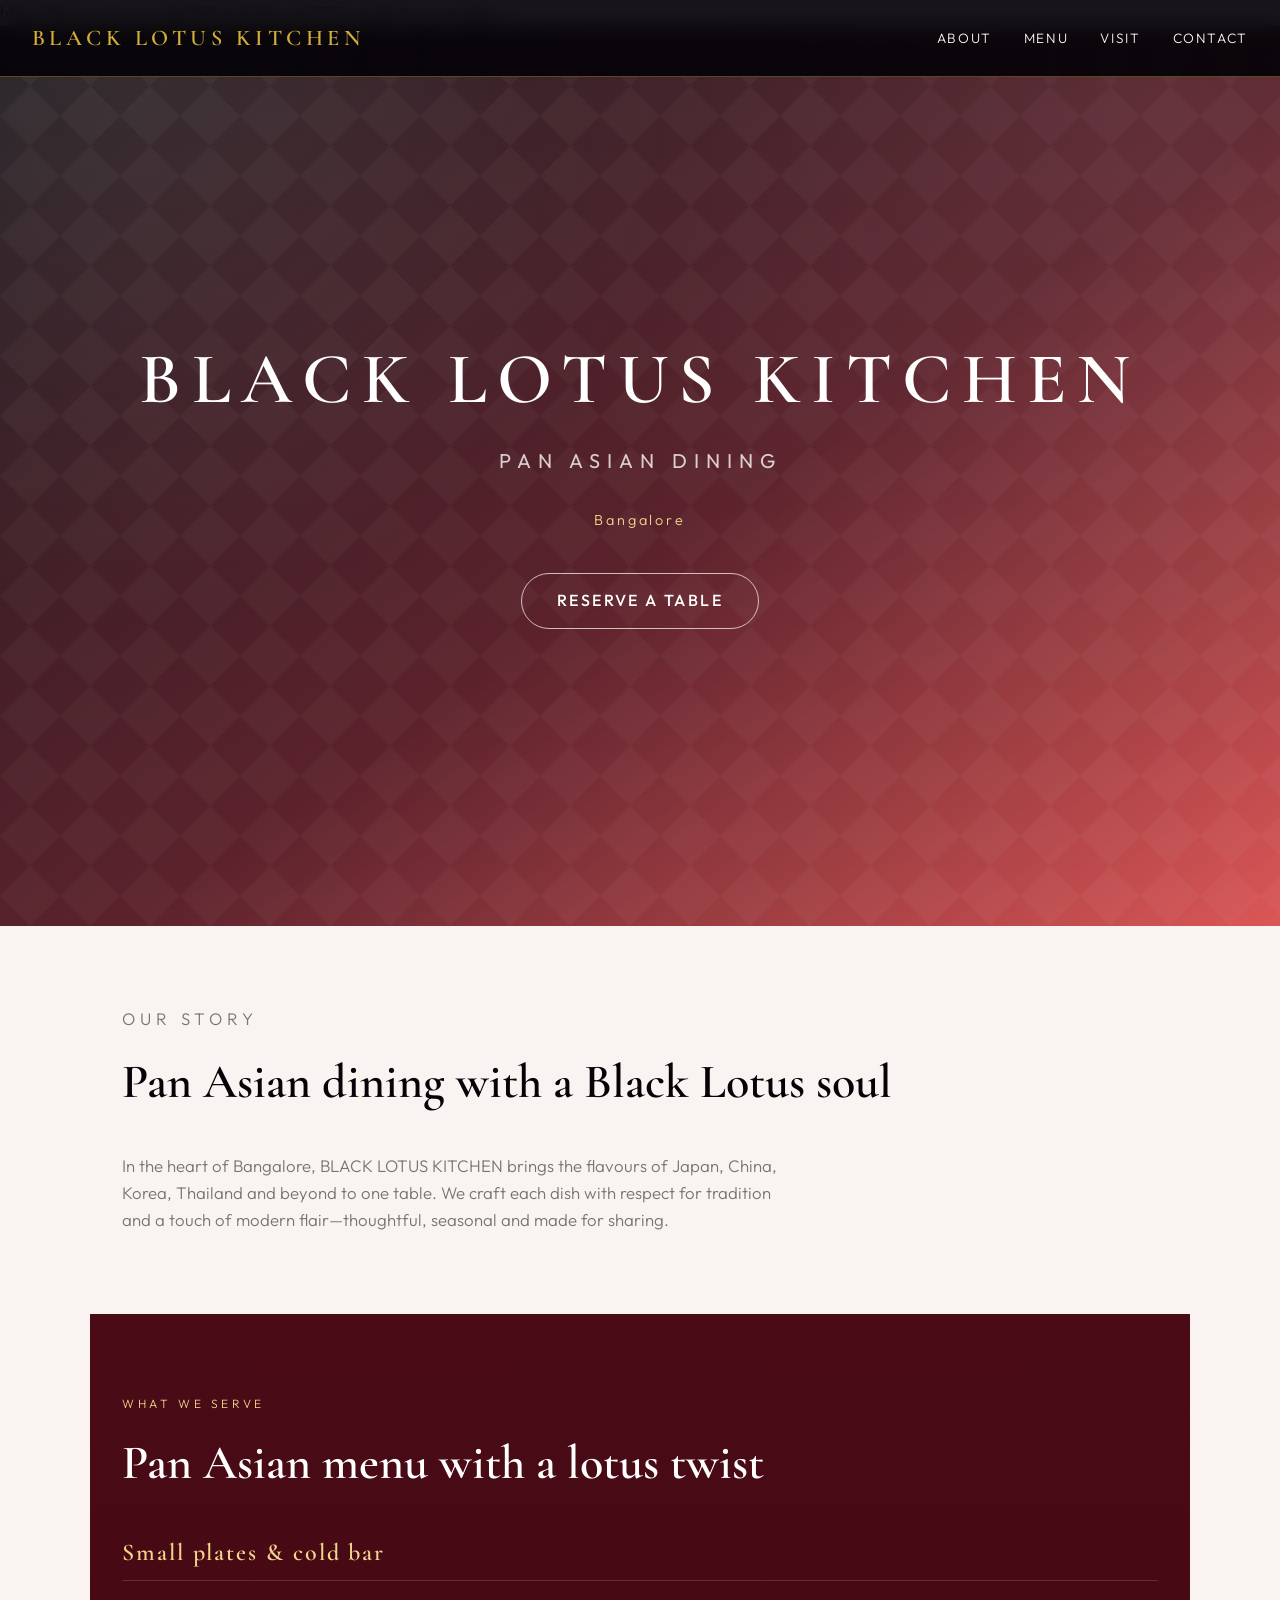
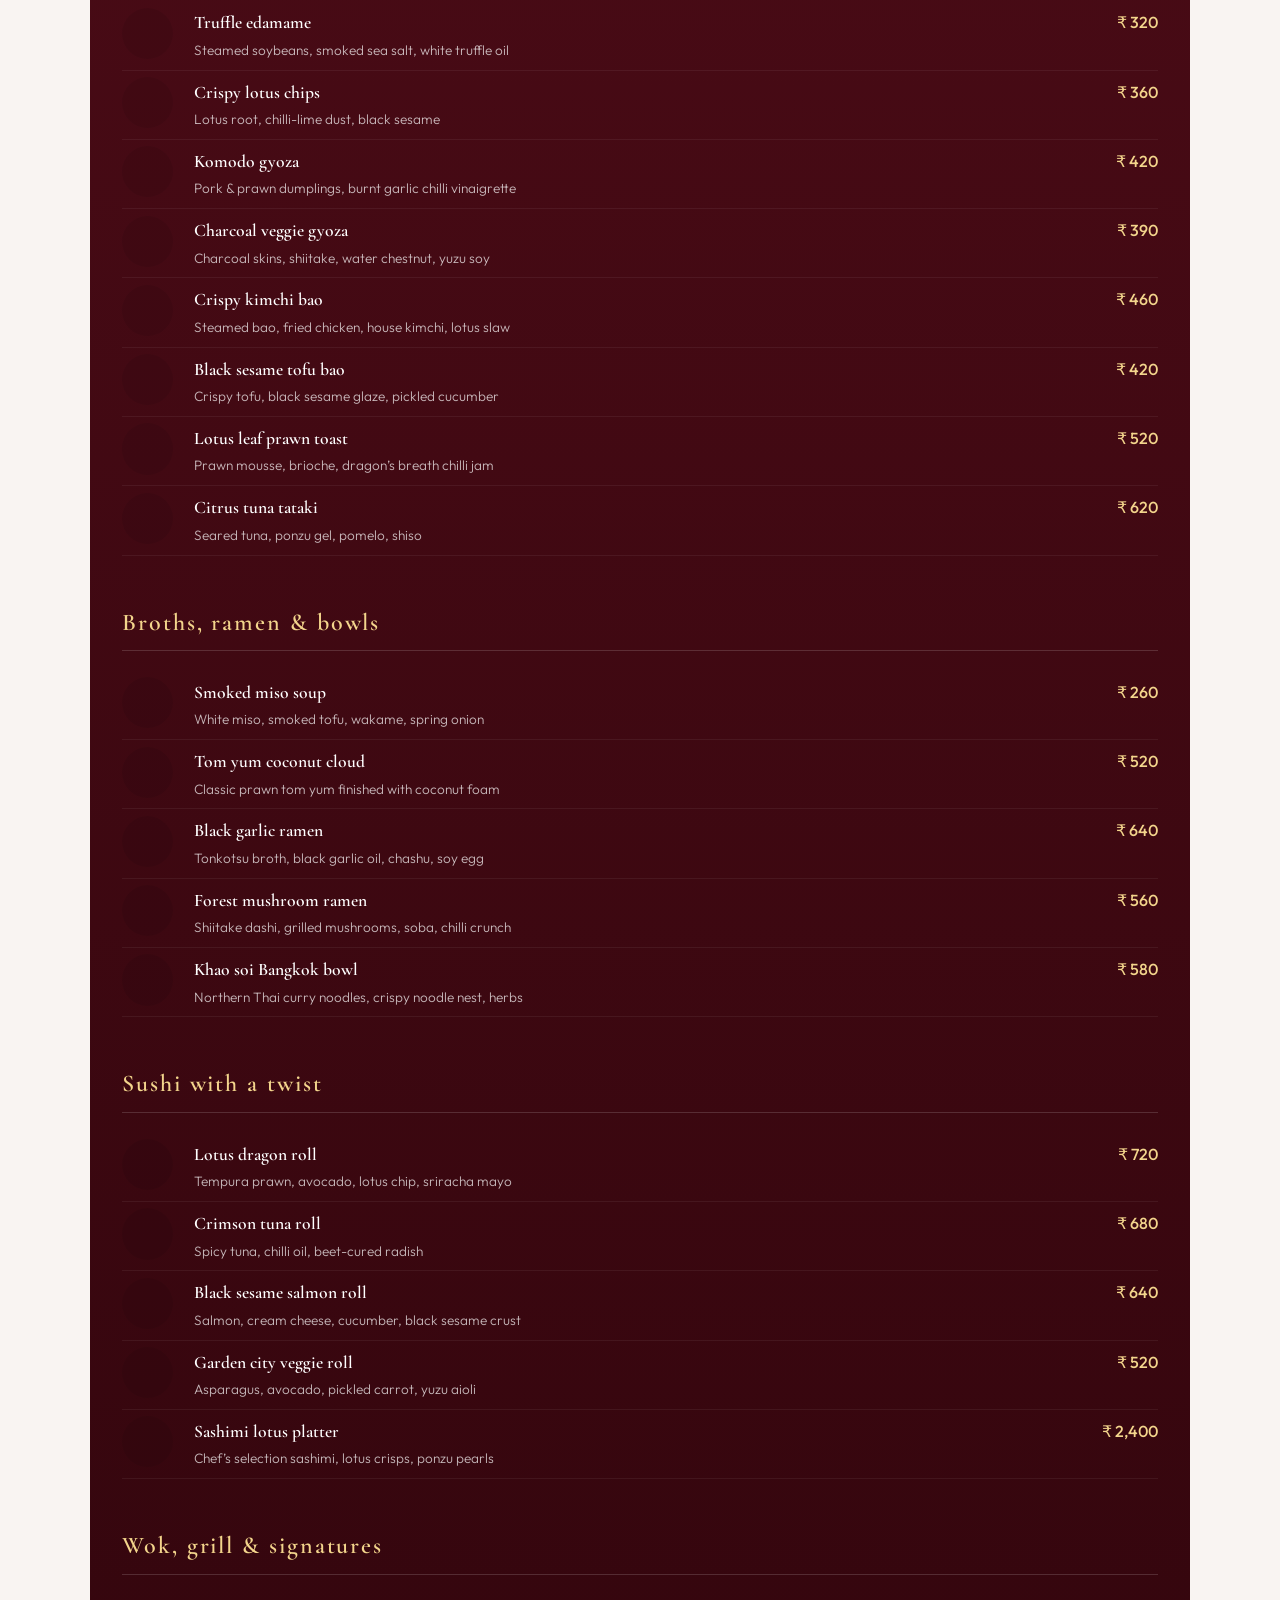
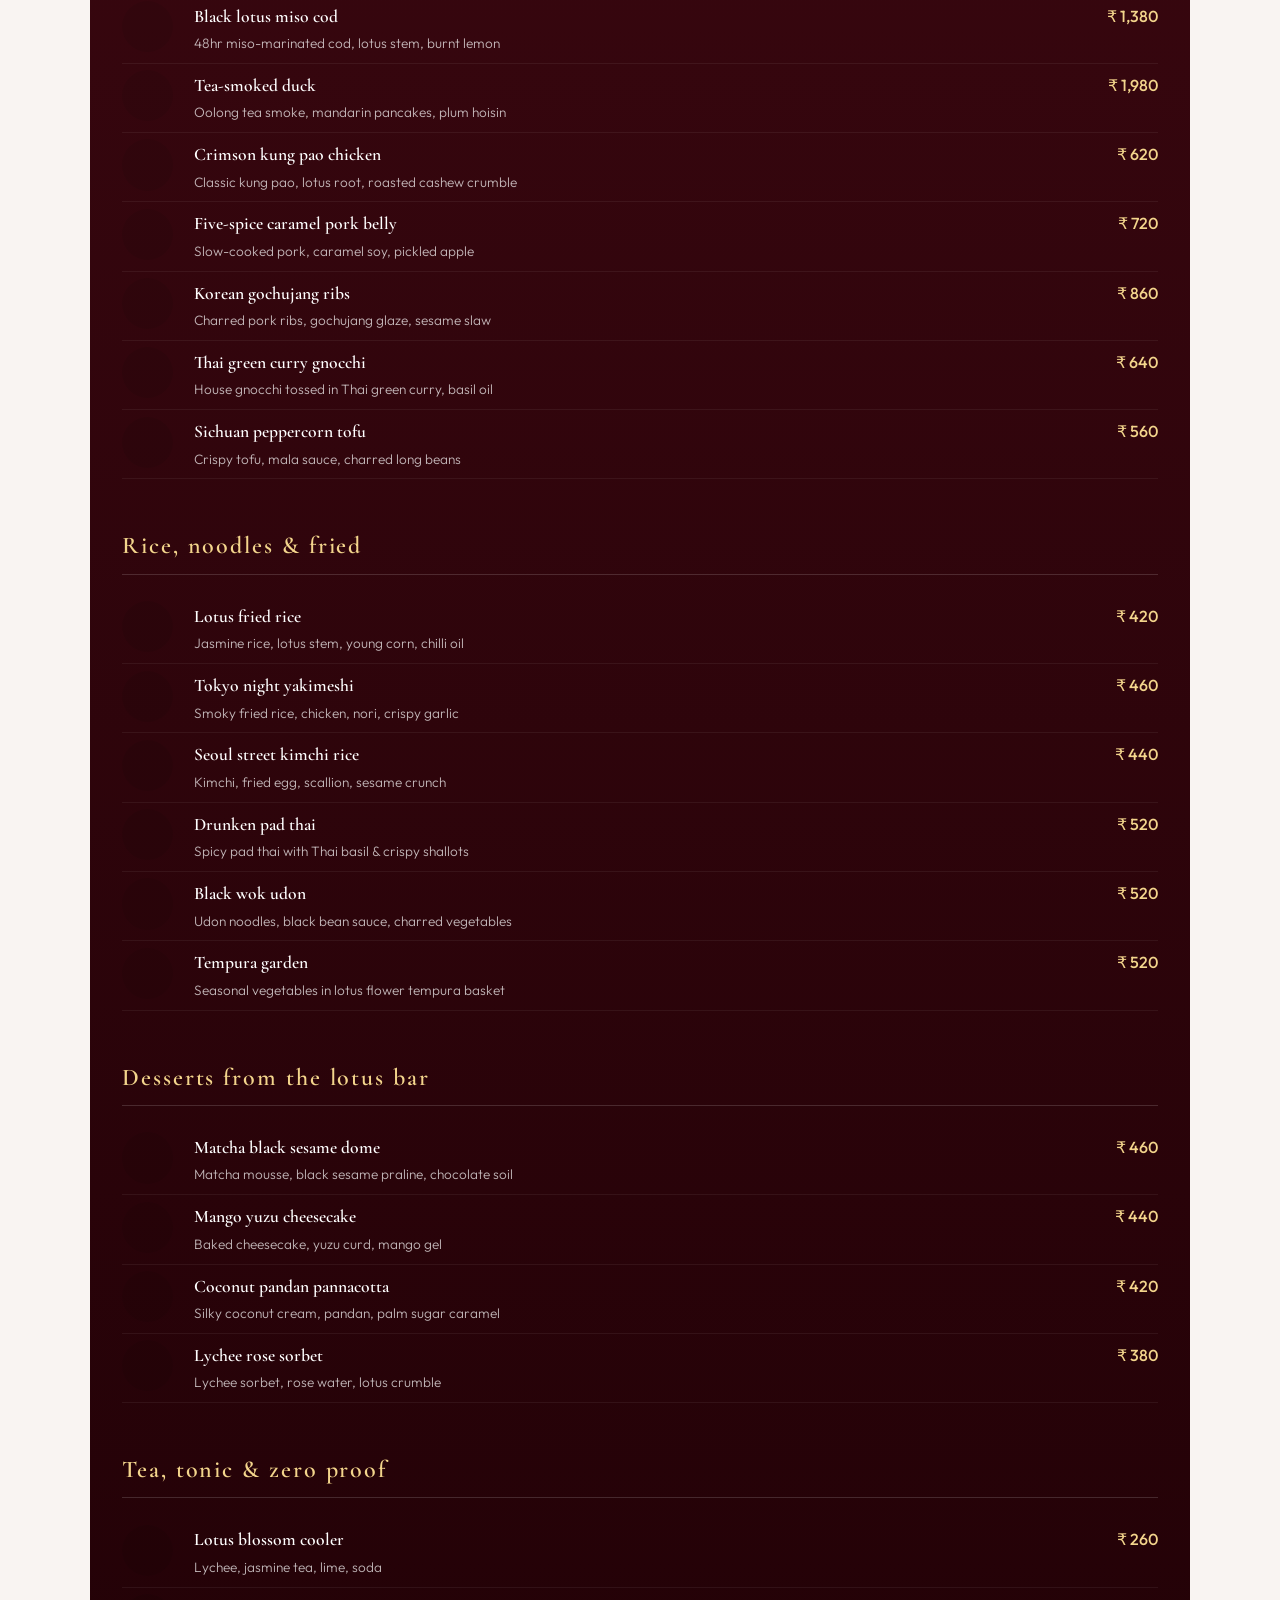
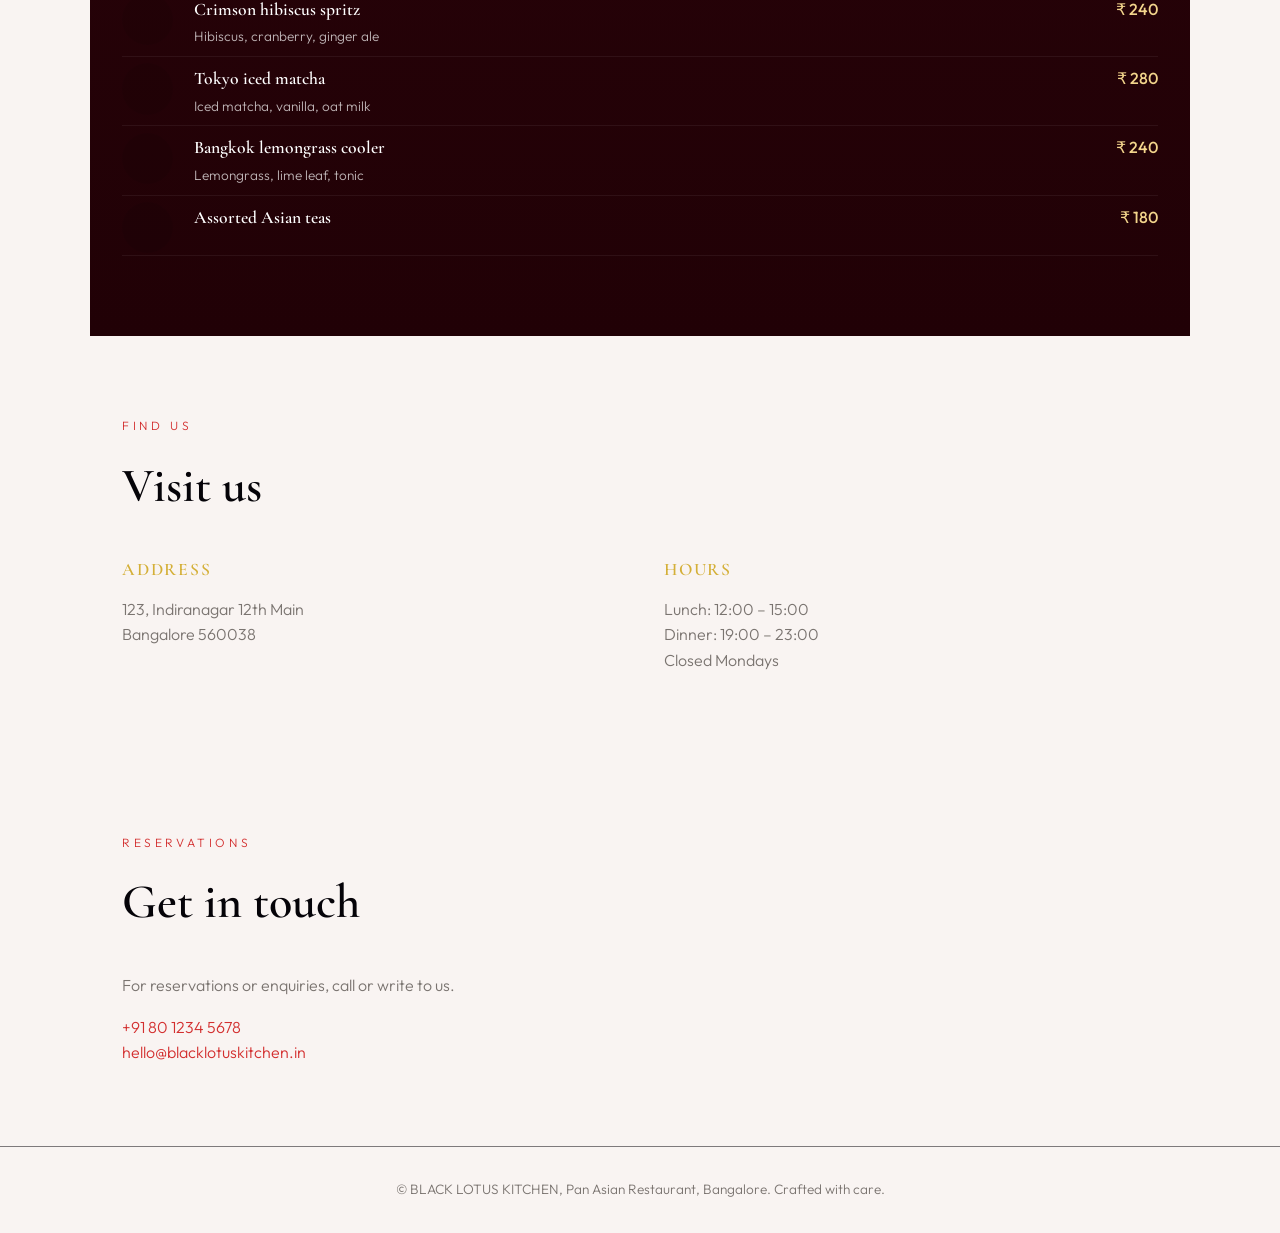
==== index.html @ 6671cff1 "Update index.html" ====
<!DOCTYPE html>
<html lang="en">
<head>
  <meta charset="UTF-8" />
  <meta name="viewport" content="width=device-width, initial-scale=1.0" />
  <title>BLACK LOTUS KITCHEN — Pan Asian Restaurant | Bangalore</title>
  <link rel="preconnect" href="https://fonts.googleapis.com" />
  <link rel="preconnect" href="https://fonts.gstatic.com" crossorigin />
  <link href="https://fonts.googleapis.com/css2?family=Cormorant+Garamond:ital,wght@0,400;0,600;1,400&family=Outfit:wght@300;400;500&display=swap" rel="stylesheet" />
  <link rel="stylesheet" href="style.css" />
  https://bhuvan-cursor-g6r099omd-bhuvan2727s-projects.vercel.app/
</head>
<body>
  <nav>
    <a href="#" class="logo">BLACK LOTUS KITCHEN</a>
    <ul>
      <li><a href="#about">About</a></li>
      <li><a href="#menu">Menu</a></li>
      <li><a href="#visit">Visit</a></li>
      <li><a href="#contact">Contact</a></li>
    </ul>
  </nav>

  <header class="hero reveal reveal--slow">
    <h1>BLACK LOTUS KITCHEN</h1>
    <p class="tagline">Pan Asian Dining</p>
    <p class="location">Bangalore</p>
    <a href="#contact" class="cta">Reserve a table</a>
  </header>

  <section id="about" class="about reveal">
    <p class="section-label">Our story</p>
    <h2>Pan Asian dining with a Black Lotus soul</h2>
    <p>
      In the heart of Bangalore, BLACK LOTUS KITCHEN brings the flavours of Japan, China, Korea, Thailand and beyond to one table.
      We craft each dish with respect for tradition and a touch of modern flair—thoughtful, seasonal and made for sharing.
    </p>
  </section>

  <section id="menu" class="menu">
    <p class="section-label">What we serve</p>
    <h2>Pan Asian menu with a lotus twist</h2>

    <div class="menu-category menu-category--starters reveal">
      <h3 class="menu-category-title">Small plates & cold bar</h3>
      <ul class="menu-list">
        <li class="menu-row has-desc">
          <div>
            <span class="name">Truffle edamame</span>
            <p class="desc">Steamed soybeans, smoked sea salt, white truffle oil</p>
          </div>
          <span class="price">₹ 320</span>
        </li>
        <li class="menu-row has-desc">
          <div>
            <span class="name">Crispy lotus chips</span>
            <p class="desc">Lotus root, chilli-lime dust, black sesame</p>
          </div>
          <span class="price">₹ 360</span>
        </li>
        <li class="menu-row has-desc">
          <div>
            <span class="name">Komodo gyoza</span>
            <p class="desc">Pork & prawn dumplings, burnt garlic chilli vinaigrette</p>
          </div>
          <span class="price">₹ 420</span>
        </li>
        <li class="menu-row has-desc">
          <div>
            <span class="name">Charcoal veggie gyoza</span>
            <p class="desc">Charcoal skins, shiitake, water chestnut, yuzu soy</p>
          </div>
          <span class="price">₹ 390</span>
        </li>
        <li class="menu-row has-desc">
          <div>
            <span class="name">Crispy kimchi bao</span>
            <p class="desc">Steamed bao, fried chicken, house kimchi, lotus slaw</p>
          </div>
          <span class="price">₹ 460</span>
        </li>
        <li class="menu-row has-desc">
          <div>
            <span class="name">Black sesame tofu bao</span>
            <p class="desc">Crispy tofu, black sesame glaze, pickled cucumber</p>
          </div>
          <span class="price">₹ 420</span>
        </li>
        <li class="menu-row has-desc">
          <div>
            <span class="name">Lotus leaf prawn toast</span>
            <p class="desc">Prawn mousse, brioche, dragon’s breath chilli jam</p>
          </div>
          <span class="price">₹ 520</span>
        </li>
        <li class="menu-row has-desc">
          <div>
            <span class="name">Citrus tuna tataki</span>
            <p class="desc">Seared tuna, ponzu gel, pomelo, shiso</p>
          </div>
          <span class="price">₹ 620</span>
        </li>
      </ul>
    </div>

    <div class="menu-category menu-category--soups reveal">
      <h3 class="menu-category-title">Broths, ramen & bowls</h3>
      <ul class="menu-list">
        <li class="menu-row has-desc">
          <div>
            <span class="name">Smoked miso soup</span>
            <p class="desc">White miso, smoked tofu, wakame, spring onion</p>
          </div>
          <span class="price">₹ 260</span>
        </li>
        <li class="menu-row has-desc">
          <div>
            <span class="name">Tom yum coconut cloud</span>
            <p class="desc">Classic prawn tom yum finished with coconut foam</p>
          </div>
          <span class="price">₹ 520</span>
        </li>
        <li class="menu-row has-desc">
          <div>
            <span class="name">Black garlic ramen</span>
            <p class="desc">Tonkotsu broth, black garlic oil, chashu, soy egg</p>
          </div>
          <span class="price">₹ 640</span>
        </li>
        <li class="menu-row has-desc">
          <div>
            <span class="name">Forest mushroom ramen</span>
            <p class="desc">Shiitake dashi, grilled mushrooms, soba, chilli crunch</p>
          </div>
          <span class="price">₹ 560</span>
        </li>
        <li class="menu-row has-desc">
          <div>
            <span class="name">Khao soi Bangkok bowl</span>
            <p class="desc">Northern Thai curry noodles, crispy noodle nest, herbs</p>
          </div>
          <span class="price">₹ 580</span>
        </li>
      </ul>
    </div>

    <div class="menu-category menu-category--sushi reveal">
      <h3 class="menu-category-title">Sushi with a twist</h3>
      <ul class="menu-list">
        <li class="menu-row has-desc">
          <div>
            <span class="name">Lotus dragon roll</span>
            <p class="desc">Tempura prawn, avocado, lotus chip, sriracha mayo</p>
          </div>
          <span class="price">₹ 720</span>
        </li>
        <li class="menu-row has-desc">
          <div>
            <span class="name">Crimson tuna roll</span>
            <p class="desc">Spicy tuna, chilli oil, beet-cured radish</p>
          </div>
          <span class="price">₹ 680</span>
        </li>
        <li class="menu-row has-desc">
          <div>
            <span class="name">Black sesame salmon roll</span>
            <p class="desc">Salmon, cream cheese, cucumber, black sesame crust</p>
          </div>
          <span class="price">₹ 640</span>
        </li>
        <li class="menu-row has-desc">
          <div>
            <span class="name">Garden city veggie roll</span>
            <p class="desc">Asparagus, avocado, pickled carrot, yuzu aioli</p>
          </div>
          <span class="price">₹ 520</span>
        </li>
        <li class="menu-row has-desc">
          <div>
            <span class="name">Sashimi lotus platter</span>
            <p class="desc">Chef’s selection sashimi, lotus crisps, ponzu pearls</p>
          </div>
          <span class="price">₹ 2,400</span>
        </li>
      </ul>
    </div>

    <div class="menu-category menu-category--mains reveal">
      <h3 class="menu-category-title">Wok, grill & signatures</h3>
      <ul class="menu-list">
        <li class="menu-row has-desc">
          <div>
            <span class="name">Black lotus miso cod</span>
            <p class="desc">48hr miso-marinated cod, lotus stem, burnt lemon</p>
          </div>
          <span class="price">₹ 1,380</span>
        </li>
        <li class="menu-row has-desc">
          <div>
            <span class="name">Tea-smoked duck</span>
            <p class="desc">Oolong tea smoke, mandarin pancakes, plum hoisin</p>
          </div>
          <span class="price">₹ 1,980</span>
        </li>
        <li class="menu-row has-desc">
          <div>
            <span class="name">Crimson kung pao chicken</span>
            <p class="desc">Classic kung pao, lotus root, roasted cashew crumble</p>
          </div>
          <span class="price">₹ 620</span>
        </li>
        <li class="menu-row has-desc">
          <div>
            <span class="name">Five-spice caramel pork belly</span>
            <p class="desc">Slow-cooked pork, caramel soy, pickled apple</p>
          </div>
          <span class="price">₹ 720</span>
        </li>
        <li class="menu-row has-desc">
          <div>
            <span class="name">Korean gochujang ribs</span>
            <p class="desc">Charred pork ribs, gochujang glaze, sesame slaw</p>
          </div>
          <span class="price">₹ 860</span>
        </li>
        <li class="menu-row has-desc">
          <div>
            <span class="name">Thai green curry gnocchi</span>
            <p class="desc">House gnocchi tossed in Thai green curry, basil oil</p>
          </div>
          <span class="price">₹ 640</span>
        </li>
        <li class="menu-row has-desc">
          <div>
            <span class="name">Sichuan peppercorn tofu</span>
            <p class="desc">Crispy tofu, mala sauce, charred long beans</p>
          </div>
          <span class="price">₹ 560</span>
        </li>
      </ul>
    </div>

    <div class="menu-category menu-category--rice-noodles reveal">
      <h3 class="menu-category-title">Rice, noodles & fried</h3>
      <ul class="menu-list">
        <li class="menu-row has-desc">
          <div>
            <span class="name">Lotus fried rice</span>
            <p class="desc">Jasmine rice, lotus stem, young corn, chilli oil</p>
          </div>
          <span class="price">₹ 420</span>
        </li>
        <li class="menu-row has-desc">
          <div>
            <span class="name">Tokyo night yakimeshi</span>
            <p class="desc">Smoky fried rice, chicken, nori, crispy garlic</p>
          </div>
          <span class="price">₹ 460</span>
        </li>
        <li class="menu-row has-desc">
          <div>
            <span class="name">Seoul street kimchi rice</span>
            <p class="desc">Kimchi, fried egg, scallion, sesame crunch</p>
          </div>
          <span class="price">₹ 440</span>
        </li>
        <li class="menu-row has-desc">
          <div>
            <span class="name">Drunken pad thai</span>
            <p class="desc">Spicy pad thai with Thai basil & crispy shallots</p>
          </div>
          <span class="price">₹ 520</span>
        </li>
        <li class="menu-row has-desc">
          <div>
            <span class="name">Black wok udon</span>
            <p class="desc">Udon noodles, black bean sauce, charred vegetables</p>
          </div>
          <span class="price">₹ 520</span>
        </li>
        <li class="menu-row has-desc">
          <div>
            <span class="name">Tempura garden</span>
            <p class="desc">Seasonal vegetables in lotus flower tempura basket</p>
          </div>
          <span class="price">₹ 520</span>
        </li>
      </ul>
    </div>

    <div class="menu-category menu-category--desserts reveal">
      <h3 class="menu-category-title">Desserts from the lotus bar</h3>
      <ul class="menu-list">
        <li class="menu-row has-desc">
          <div>
            <span class="name">Matcha black sesame dome</span>
            <p class="desc">Matcha mousse, black sesame praline, chocolate soil</p>
          </div>
          <span class="price">₹ 460</span>
        </li>
        <li class="menu-row has-desc">
          <div>
            <span class="name">Mango yuzu cheesecake</span>
            <p class="desc">Baked cheesecake, yuzu curd, mango gel</p>
          </div>
          <span class="price">₹ 440</span>
        </li>
        <li class="menu-row has-desc">
          <div>
            <span class="name">Coconut pandan pannacotta</span>
            <p class="desc">Silky coconut cream, pandan, palm sugar caramel</p>
          </div>
          <span class="price">₹ 420</span>
        </li>
        <li class="menu-row has-desc">
          <div>
            <span class="name">Lychee rose sorbet</span>
            <p class="desc">Lychee sorbet, rose water, lotus crumble</p>
          </div>
          <span class="price">₹ 380</span>
        </li>
      </ul>
    </div>

    <div class="menu-category menu-category--beverages reveal">
      <h3 class="menu-category-title">Tea, tonic & zero proof</h3>
      <ul class="menu-list">
        <li class="menu-row has-desc">
          <div>
            <span class="name">Lotus blossom cooler</span>
            <p class="desc">Lychee, jasmine tea, lime, soda</p>
          </div>
          <span class="price">₹ 260</span>
        </li>
        <li class="menu-row has-desc">
          <div>
            <span class="name">Crimson hibiscus spritz</span>
            <p class="desc">Hibiscus, cranberry, ginger ale</p>
          </div>
          <span class="price">₹ 240</span>
        </li>
        <li class="menu-row has-desc">
          <div>
            <span class="name">Tokyo iced matcha</span>
            <p class="desc">Iced matcha, vanilla, oat milk</p>
          </div>
          <span class="price">₹ 280</span>
        </li>
        <li class="menu-row has-desc">
          <div>
            <span class="name">Bangkok lemongrass cooler</span>
            <p class="desc">Lemongrass, lime leaf, tonic</p>
          </div>
          <span class="price">₹ 240</span>
        </li>
        <li class="menu-row">
          <span class="name">Assorted Asian teas</span>
          <span class="price">₹ 180</span>
        </li>
      </ul>
    </div>
  </section>

  <section id="visit" class="reveal">
    <p class="section-label">Find us</p>
    <h2>Visit us</h2>
    <div class="info-grid">
      <div class="info-block">
        <h3>Address</h3>
        <p>123, Indiranagar 12th Main<br />Bangalore 560038</p>
      </div>
      <div class="info-block">
        <h3>Hours</h3>
        <p>Lunch: 12:00 – 15:00<br />Dinner: 19:00 – 23:00<br />Closed Mondays</p>
      </div>
    </div>
  </section>

  <section id="contact" class="reveal">
    <p class="section-label">Reservations</p>
    <h2>Get in touch</h2>
    <p style="color: var(--smoke); margin-bottom: 1rem;">
      For reservations or enquiries, call or write to us.
    </p>
    <p>
      <a href="tel:+918012345678">+91 80 1234 5678</a><br />
      <a href="mailto:hello@blacklotuskitchen.in">hello@blacklotuskitchen.in</a>
    </p>
  </section>

  <footer>
    <p>© BLACK LOTUS KITCHEN, Pan Asian Restaurant, Bangalore. Crafted with care.</p>
  </footer>

  <script src="script.js"></script>
</body>
</html>
---- style.css ----
:root {
  /* Lotus-inspired palette */
  --lotus-black: #050308;
  --lotus-gold: #d4af37;
  --lotus-gold-soft: #f3d58c;

  --ink: var(--lotus-black);
  --paper: #f9f4f2;
  --smoke: #7a7470;

  /* Crimson + maroon */
  --red-main: #d32f2f;  /* crimson */
  --red-deep: #4a0b16;  /* dark maroon */
  --red-soft: #ffebee;

  /* Accents */
  --gold: var(--lotus-gold);
  --gold-light: var(--lotus-gold-soft);
  --border: rgba(5, 3, 8, 0.5);
}

* {
  margin: 0;
  padding: 0;
  box-sizing: border-box;
}

html {
  scroll-behavior: smooth;
}

body {
  font-family: 'Outfit', sans-serif;
  font-weight: 300;
  color: var(--ink);
  background: var(--paper);
  line-height: 1.6;
  overflow-x: hidden;
}

h1,
h2,
h3 {
  font-family: 'Cormorant Garamond', serif;
  font-weight: 600;
}

a {
  color: var(--red-main);
  text-decoration: none;
  transition: color 0.2s ease;
}

a:hover {
  color: var(--red-deep);
}

/* ----- Hero ----- */
.hero {
  min-height: 100vh;
  display: flex;
  flex-direction: column;
  justify-content: center;
  align-items: center;
  text-align: center;
  padding: 2rem;
  position: relative;
  color: #fff;
  background:
    linear-gradient(145deg, rgba(5, 3, 8, 0.9) 0%, rgba(74, 11, 22, 0.9) 55%, rgba(211, 47, 47, 0.8) 100%),
    url('images/hero/black-lotus-hero.jpg');
  background-size: cover;
  background-position: center;
}

.hero::before {
  content: '';
  position: absolute;
  inset: 0;
  background:
    radial-gradient(circle at 10% 0%, rgba(255, 255, 255, 0.08) 0%, transparent 40%),
    radial-gradient(circle at 90% 10%, rgba(255, 255, 255, 0.06) 0%, transparent 45%),
    url("data:image/svg+xml,%3Csvg width='60' height='60' viewBox='0 0 60 60' xmlns='http://www.w3.org/2000/svg'%3E%3Cpath d='M30 0L60 30L30 60L0 30z' fill='%23ffffff' fill-opacity='0.03'/%3E%3C/svg%3E");
  pointer-events: none;
  mix-blend-mode: screen;
}

.hero h1 {
  font-size: clamp(2.5rem, 8vw, 4.5rem);
  letter-spacing: 0.15em;
  text-transform: uppercase;
  color: #ffffff;
  margin-bottom: 0.5rem;
  position: relative;
  z-index: 1;
  animation: floatY 6s ease-in-out infinite alternate;
}

.hero .tagline {
  font-size: clamp(1rem, 2.5vw, 1.25rem);
  letter-spacing: 0.35em;
  text-transform: uppercase;
  color: rgba(255, 255, 255, 0.78);
  font-weight: 400;
  margin-bottom: 2rem;
  position: relative;
  z-index: 1;
}

.hero .location {
  font-size: 0.9rem;
  color: var(--gold-light);
  letter-spacing: 0.2em;
  position: relative;
  z-index: 1;
}

.cta {
  display: inline-block;
  margin-top: 2.5rem;
  padding: 0.9rem 2.2rem;
  border-radius: 999px;
  border: 1px solid rgba(255, 255, 255, 0.7);
  color: #ffffff;
  font-weight: 500;
  letter-spacing: 0.15em;
  text-transform: uppercase;
  transition: background 0.3s ease, color 0.3s ease, border-color 0.3s ease;
  position: relative;
  z-index: 1;
  background: transparent;
}

.cta:hover {
  background: #ffffff;
  color: var(--red-deep);
  border-color: #ffffff;
}

/* ----- Nav ----- */
nav {
  position: fixed;
  top: 0;
  left: 0;
  right: 0;
  z-index: 100;
  padding: 1.25rem 2rem;
  display: flex;
  justify-content: space-between;
  align-items: center;
  background: rgba(5, 3, 8, 0.92); /* lotus black */
  backdrop-filter: blur(10px);
  border-bottom: 1px solid rgba(212, 175, 55, 0.4); /* gold */
}

nav .logo {
  font-family: 'Cormorant Garamond', serif;
  font-size: 1.4rem;
  font-weight: 600;
  letter-spacing: 0.2em;
  color: var(--gold);
}

nav ul {
  list-style: none;
  display: flex;
  gap: 2rem;
}

nav a {
  color: #f7f4ec;
  font-size: 0.85rem;
  letter-spacing: 0.12em;
  text-transform: uppercase;
}

nav a:hover {
  color: var(--red-main);
}

@media (max-width: 700px) {
  nav ul {
    gap: 1rem;
  }

  nav .logo {
    font-size: 1.1rem;
    letter-spacing: 0.1em;
  }
}

/* ----- Sections ----- */
section {
  max-width: 1100px;
  margin: 0 auto;
  padding: 5rem 2rem;
}

.section-label {
  font-size: 0.75rem;
  letter-spacing: 0.3em;
  text-transform: uppercase;
  color: var(--red-main);
  margin-bottom: 0.75rem;
}

section h2 {
  font-size: clamp(2rem, 4vw, 3rem);
  margin-bottom: 2rem;
  color: var(--ink);
}

/* About */
.about p {
  max-width: 60ch;
  font-size: 1.05rem;
  color: var(--smoke);
}

/* Menu */
.menu {
  background: linear-gradient(180deg, var(--red-deep) 0%, #210106 100%);
  color: #ffffff;
}

.menu .section-label {
  color: var(--gold-light);
}

.menu h2 {
  color: #ffffff;
}

.menu-grid {
  display: grid;
  grid-template-columns: repeat(auto-fill, minmax(260px, 1fr));
  gap: 2rem;
  margin-top: 2rem;
}

.menu-item {
  border-bottom: 1px solid rgba(255, 255, 255, 0.08);
  padding-bottom: 1rem;
}

.menu-item h3 {
  font-family: 'Cormorant Garamond', serif;
  font-size: 1.35rem;
  font-weight: 600;
  margin-bottom: 0.35rem;
}

.menu-item p {
  font-size: 0.9rem;
  color: rgba(255, 255, 255, 0.65);
}

.menu-item span {
  display: block;
  margin-top: 0.5rem;
  color: var(--gold-light);
  font-weight: 500;
}

/* Full menu categories */
.menu-category {
  margin-top: 3rem;
}

.menu-category:first-of-type {
  margin-top: 0;
}

.menu-category-title {
  font-family: 'Cormorant Garamond', serif;
  font-size: 1.5rem;
  font-weight: 600;
  color: var(--gold-light);
  letter-spacing: 0.08em;
  margin-bottom: 1.25rem;
  padding-bottom: 0.5rem;
  border-bottom: 1px solid rgba(255, 255, 255, 0.15);
}

.menu-list {
  list-style: none;
}

.menu-row {
  display: flex;
  justify-content: space-between;
  align-items: baseline;
  gap: 1rem;
  padding: 0.5rem 0 0.5rem 4.5rem;
  border-bottom: 1px solid rgba(255, 255, 255, 0.06);
  position: relative;
  min-height: 3.8rem;
  transition: background 0.3s ease, transform 0.3s ease, box-shadow 0.3s ease;
}

.menu-row .name {
  font-family: 'Cormorant Garamond', serif;
  font-size: 1.1rem;
  font-weight: 600;
  color: #ffffff;
}

.menu-row .price {
  color: var(--gold-light);
  font-weight: 500;
  white-space: nowrap;
}

.menu-row .desc {
  flex: 1;
  font-size: 0.85rem;
  color: rgba(255, 255, 255, 0.7);
  margin-top: 0.15rem;
}

.menu-row.has-desc {
  flex-wrap: wrap;
}

.menu-row.has-desc .price {
  margin-left: auto;
}

.menu-row:hover {
  background: rgba(0, 0, 0, 0.16);
  transform: translateY(-2px);
  box-shadow: 0 10px 24px rgba(0, 0, 0, 0.35);
}

.menu-row::before {
  content: '';
  position: absolute;
  left: 0;
  top: 0.4rem;
  width: 3.2rem;
  height: 3.2rem;
  border-radius: 999px;
  background-size: cover;
  background-position: center;
  background-repeat: no-repeat;
  background-color: rgba(0, 0, 0, 0.08);
}

/* Category image thumbnails (replace files with your own photos) */
.menu-category--starters .menu-row::before {
  background-image: url('images/menu/starters-pan-asian.jpg');
}

.menu-category--soups .menu-row::before {
  background-image: url('images/menu/broths-ramen.jpg');
}

.menu-category--sushi .menu-row::before {
  background-image: url('images/menu/sushi-twists.jpg');
}

.menu-category--mains .menu-row::before {
  background-image: url('images/menu/wok-grill-signatures.jpg');
}

.menu-category--rice-noodles .menu-row::before {
  background-image: url('images/menu/rice-noodles-fried.jpg');
}

.menu-category--desserts .menu-row::before {
  background-image: url('images/menu/lotus-desserts.jpg');
}

.menu-category--beverages .menu-row::before {
  background-image: url('images/menu/tea-tonic-zero-proof.jpg');
}

/* Location & Hours */
.info-grid {
  display: grid;
  grid-template-columns: repeat(auto-fit, minmax(240px, 1fr));
  gap: 3rem;
  margin-top: 2rem;
}

.info-block h3 {
  font-size: 1.1rem;
  letter-spacing: 0.1em;
  text-transform: uppercase;
  color: var(--gold);
  margin-bottom: 0.75rem;
}

.info-block p {
  color: var(--smoke);
}

/* Footer */
footer {
  text-align: center;
  padding: 2rem;
  border-top: 1px solid var(--border);
  color: var(--smoke);
  font-size: 0.85rem;
}

footer a {
  color: var(--gold);
}

/* ---------- Reveal-on-scroll animations ---------- */

@keyframes fadeUp {
  from {
    opacity: 0;
    transform: translateY(24px);
  }
  to {
    opacity: 1;
    transform: translateY(0);
  }
}

@keyframes floatY {
  from {
    transform: translateY(0);
  }
  to {
    transform: translateY(-6px);
  }
}

.reveal {
  opacity: 0;
  transform: translateY(24px);
  transition: opacity 0.7s ease, transform 0.7s ease;
}

.reveal.is-visible {
  opacity: 1;
  transform: translateY(0);
}

.reveal--slow.is-visible {
  transition-duration: 1s;
}
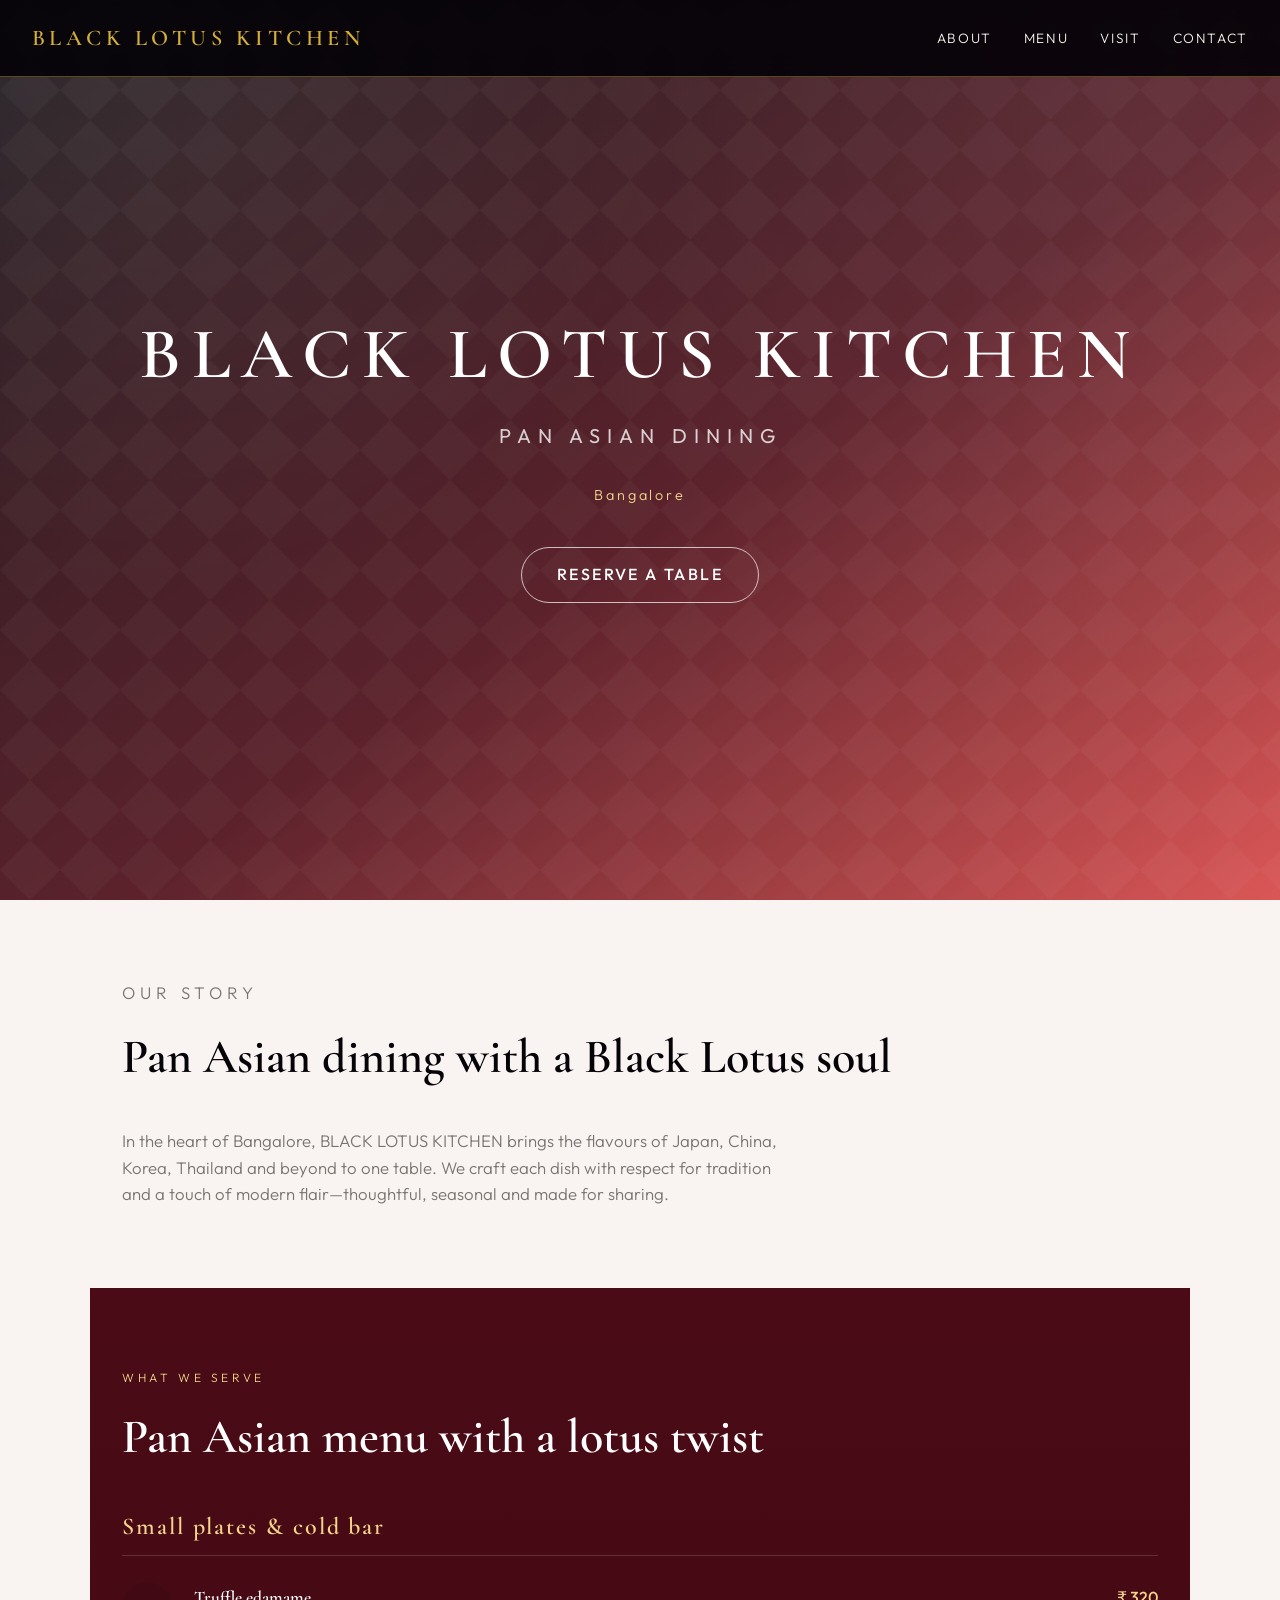
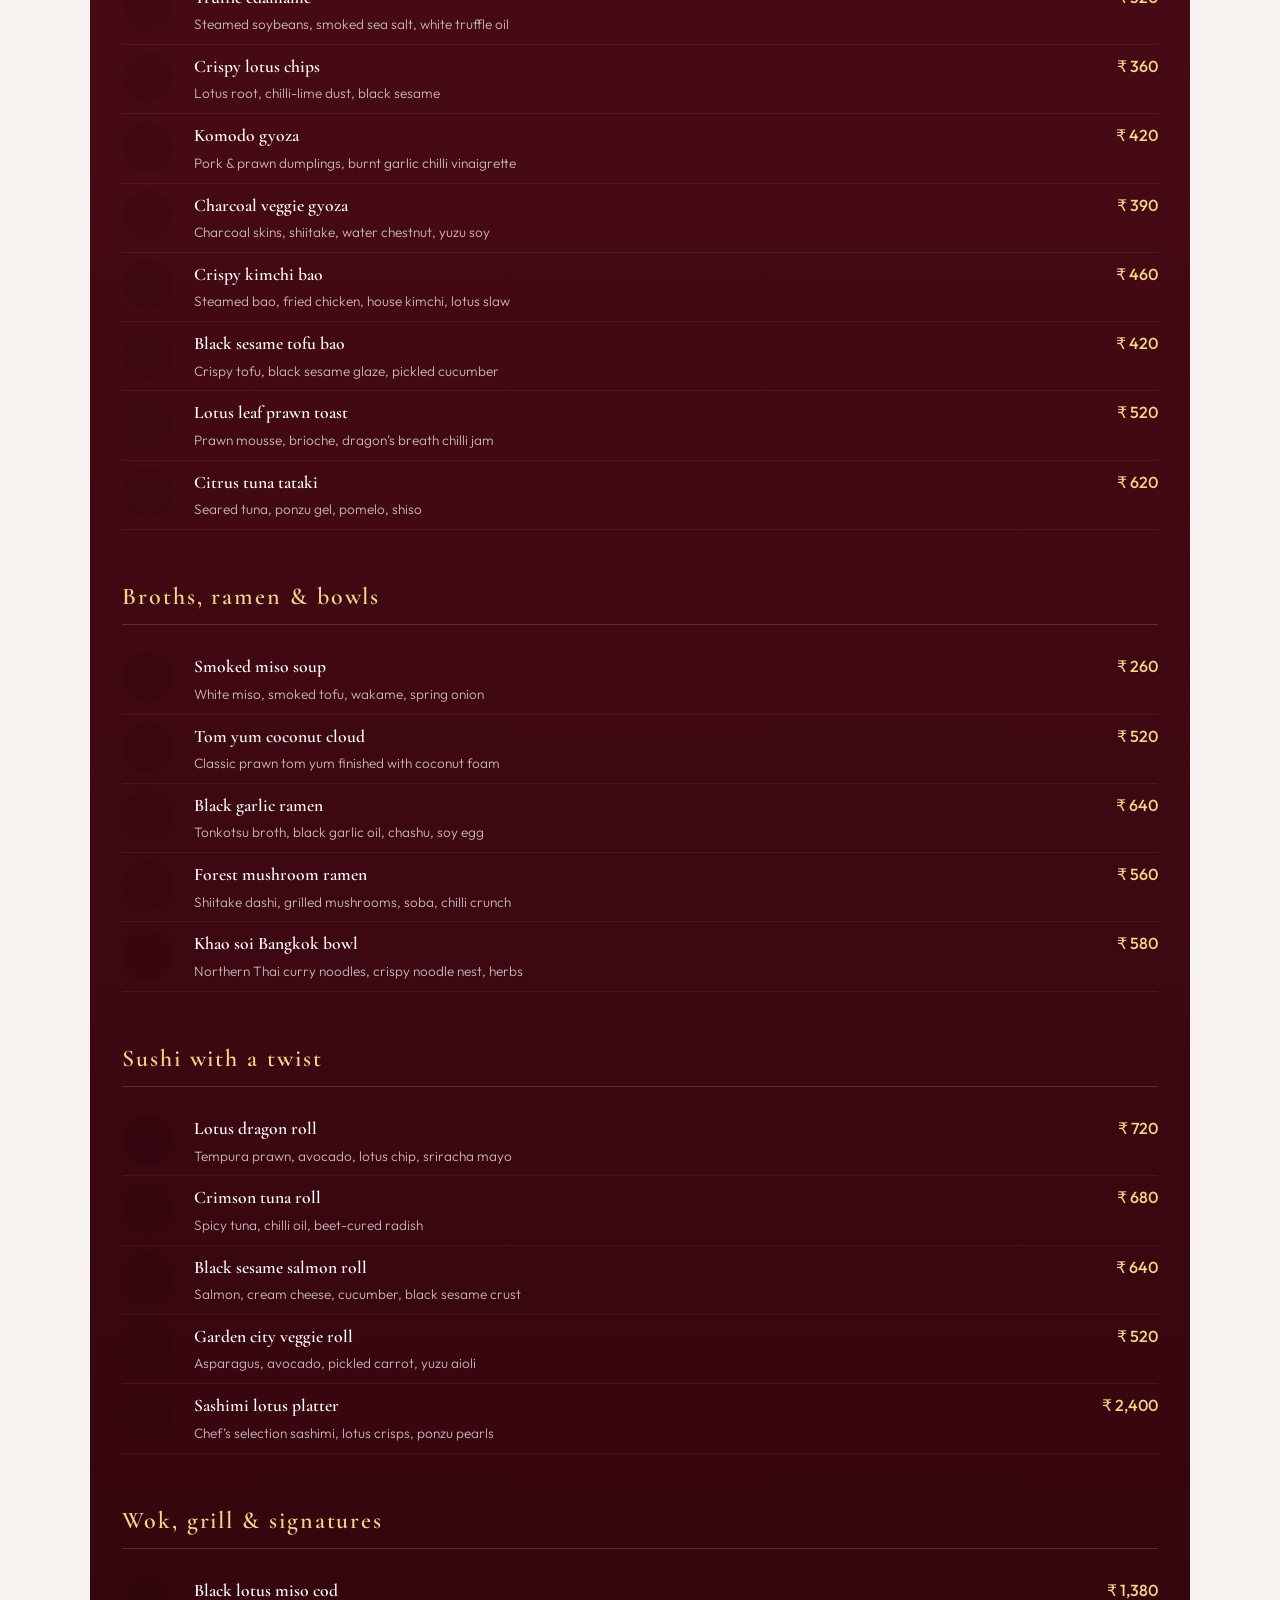
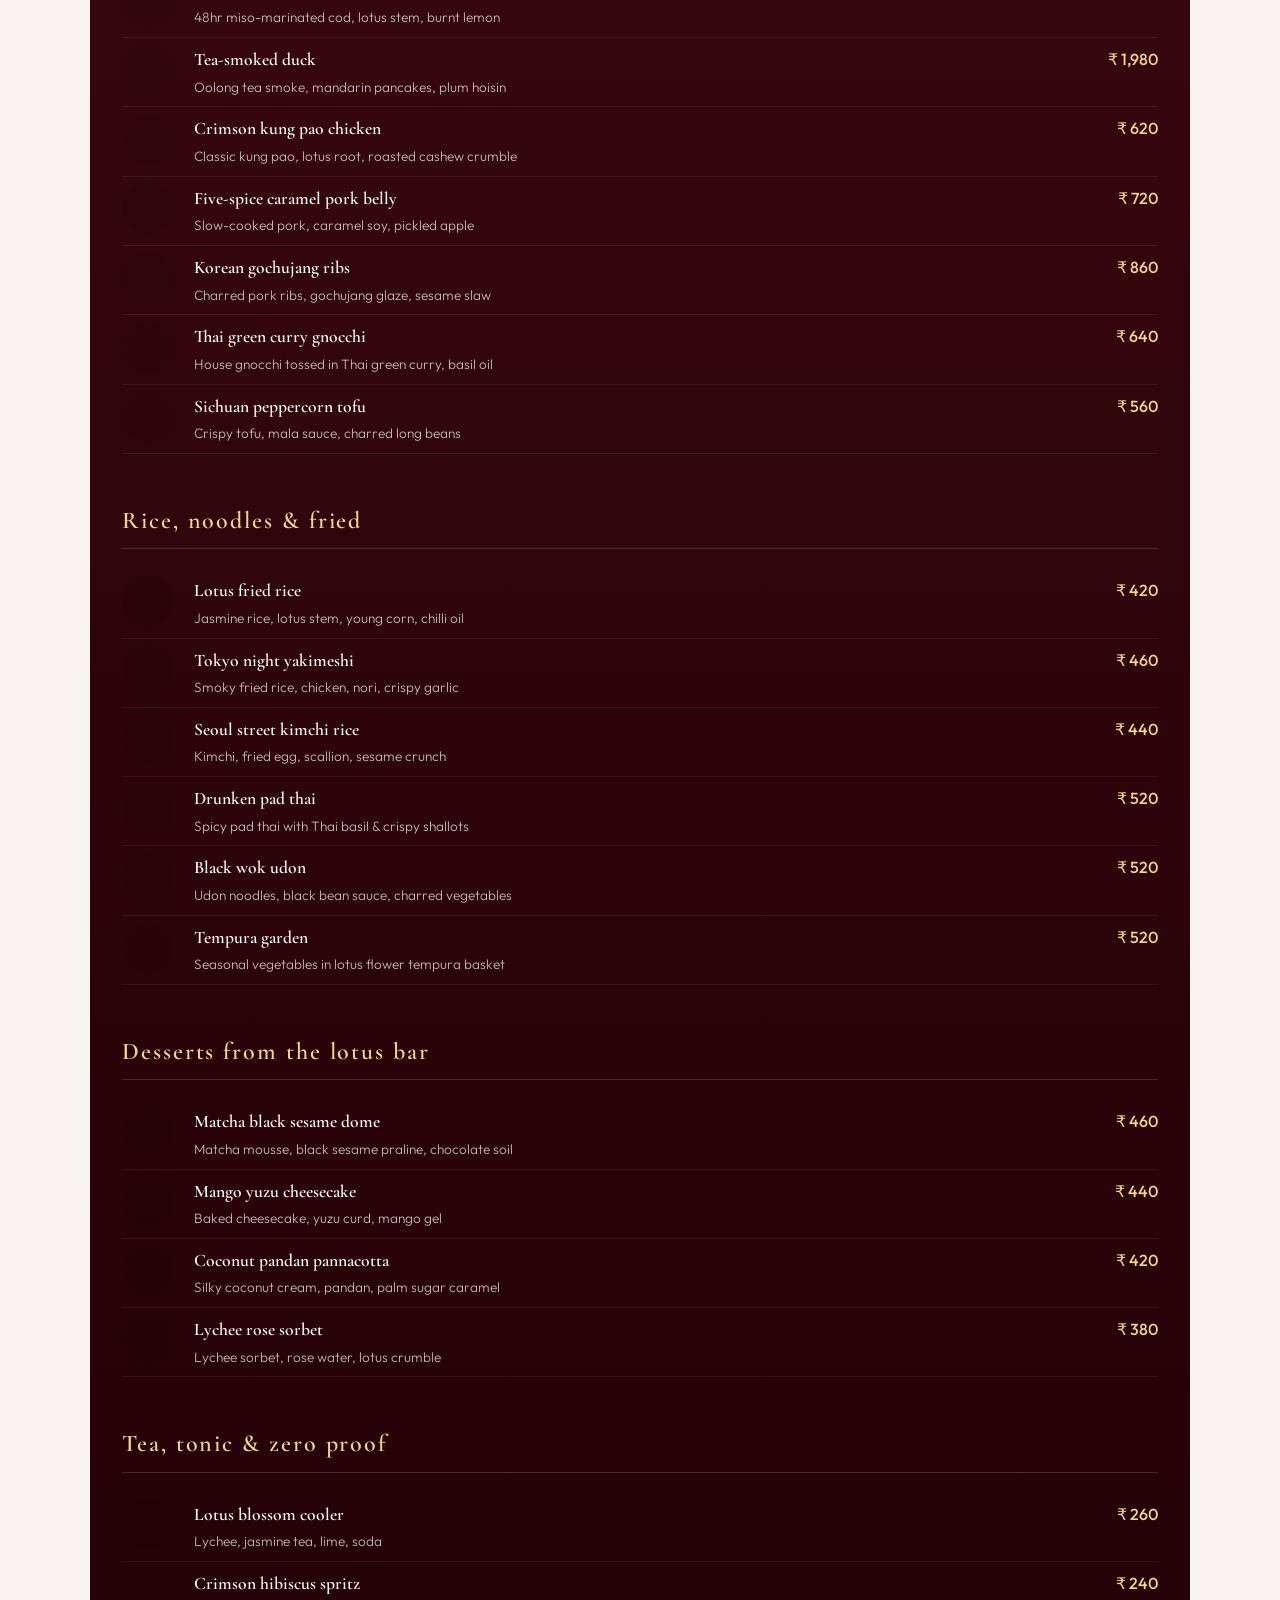
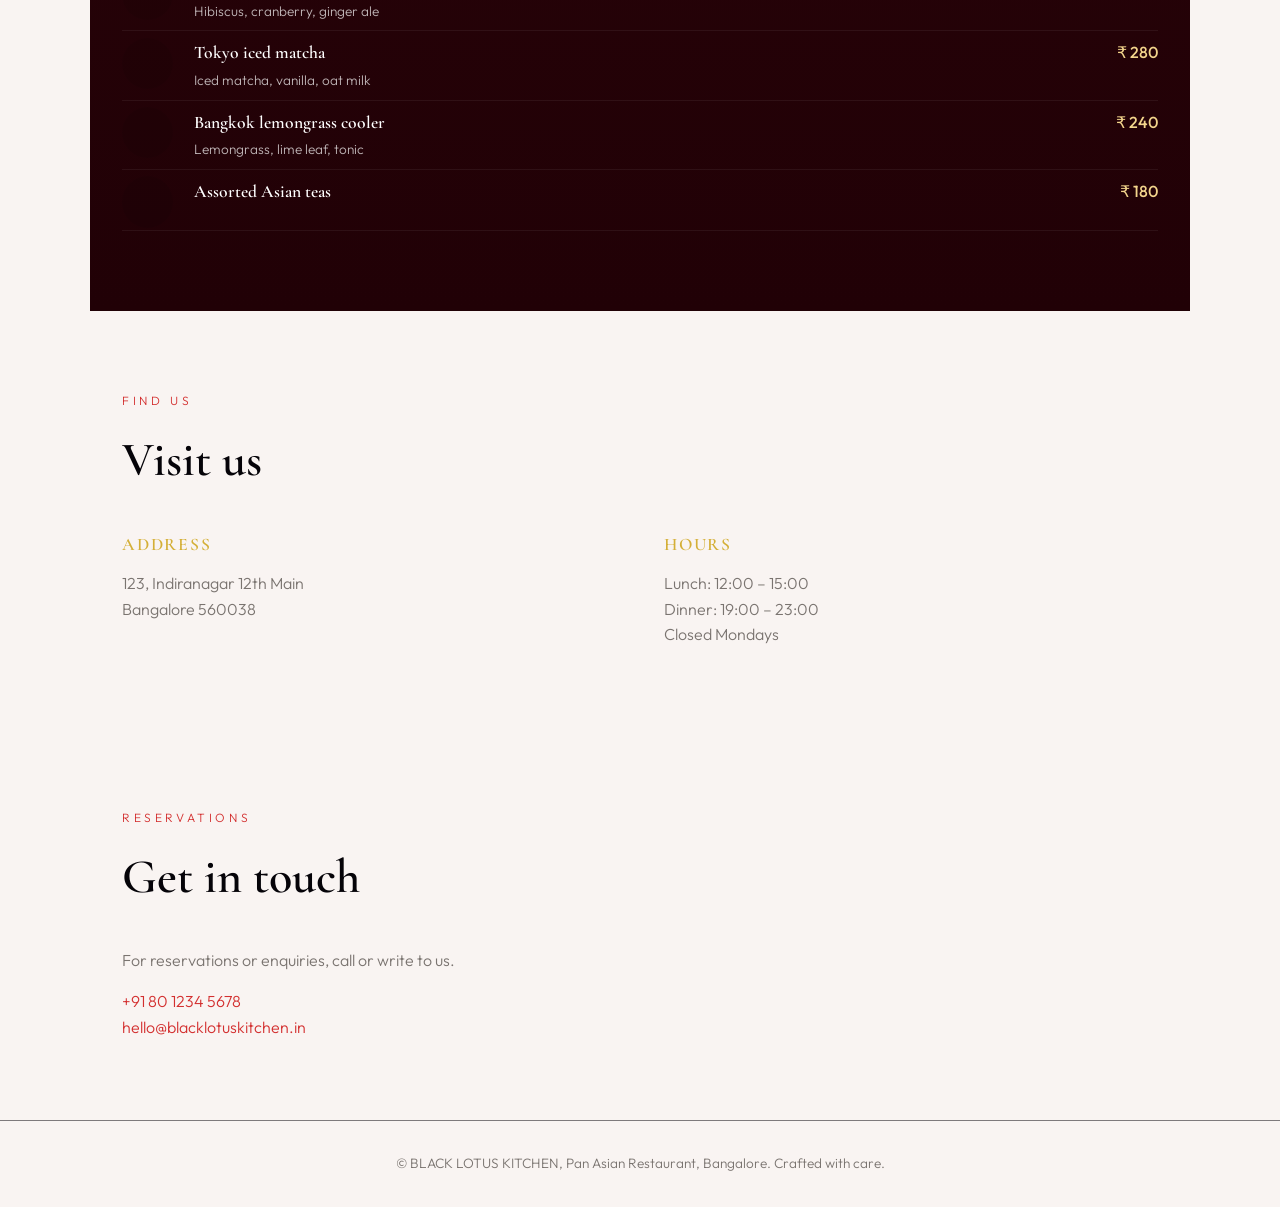
==== commit cab3ccf8: "Update index.html" ====
--- a/index.html
+++ b/index.html
@@ -8,7 +8,7 @@
   <link rel="preconnect" href="https://fonts.gstatic.com" crossorigin />
   <link href="https://fonts.googleapis.com/css2?family=Cormorant+Garamond:ital,wght@0,400;0,600;1,400&family=Outfit:wght@300;400;500&display=swap" rel="stylesheet" />
   <link rel="stylesheet" href="style.css" />
-  https://bhuvan-cursor-g6r099omd-bhuvan2727s-projects.vercel.app/
+  <meta name="google-site-verification" content="AGBn1gXF3eM3qEkTDXGERN0W_GTtiS16REF2ATWyf1E" />
 </head>
 <body>
   <nav>
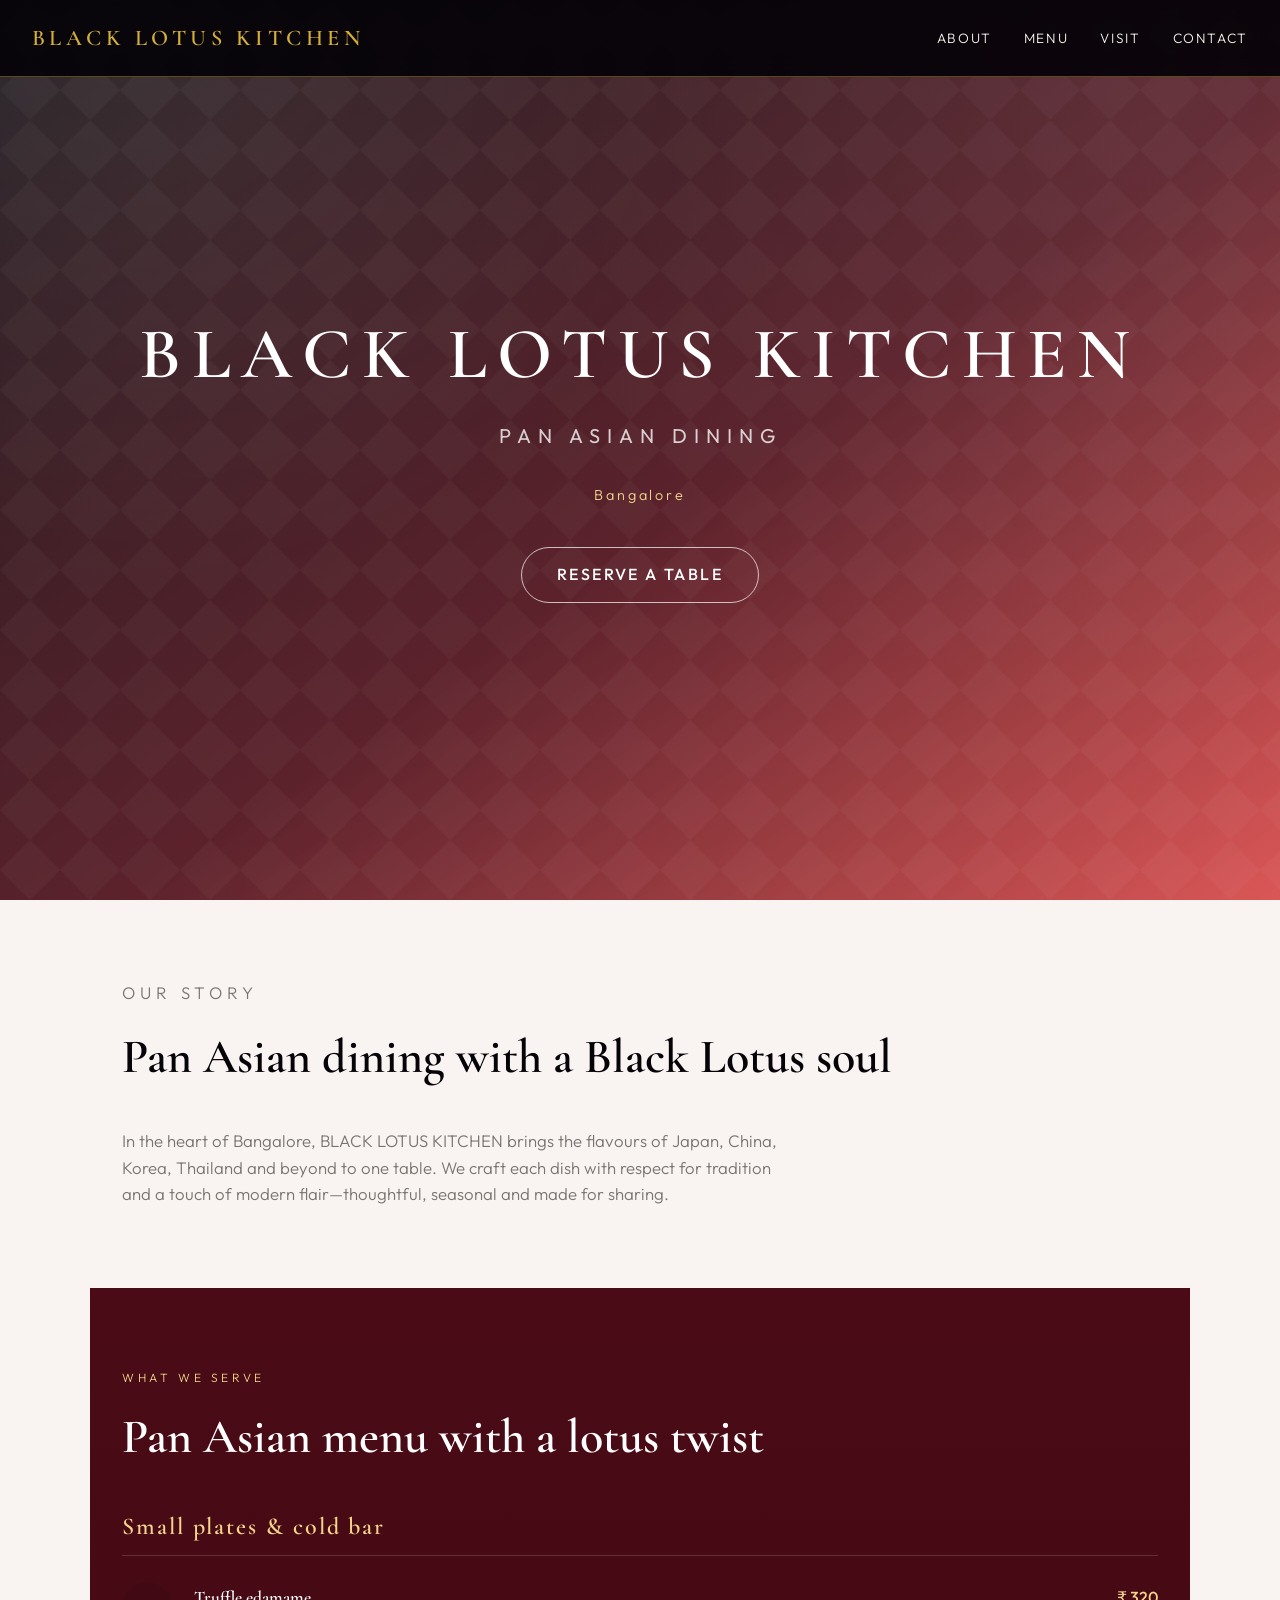
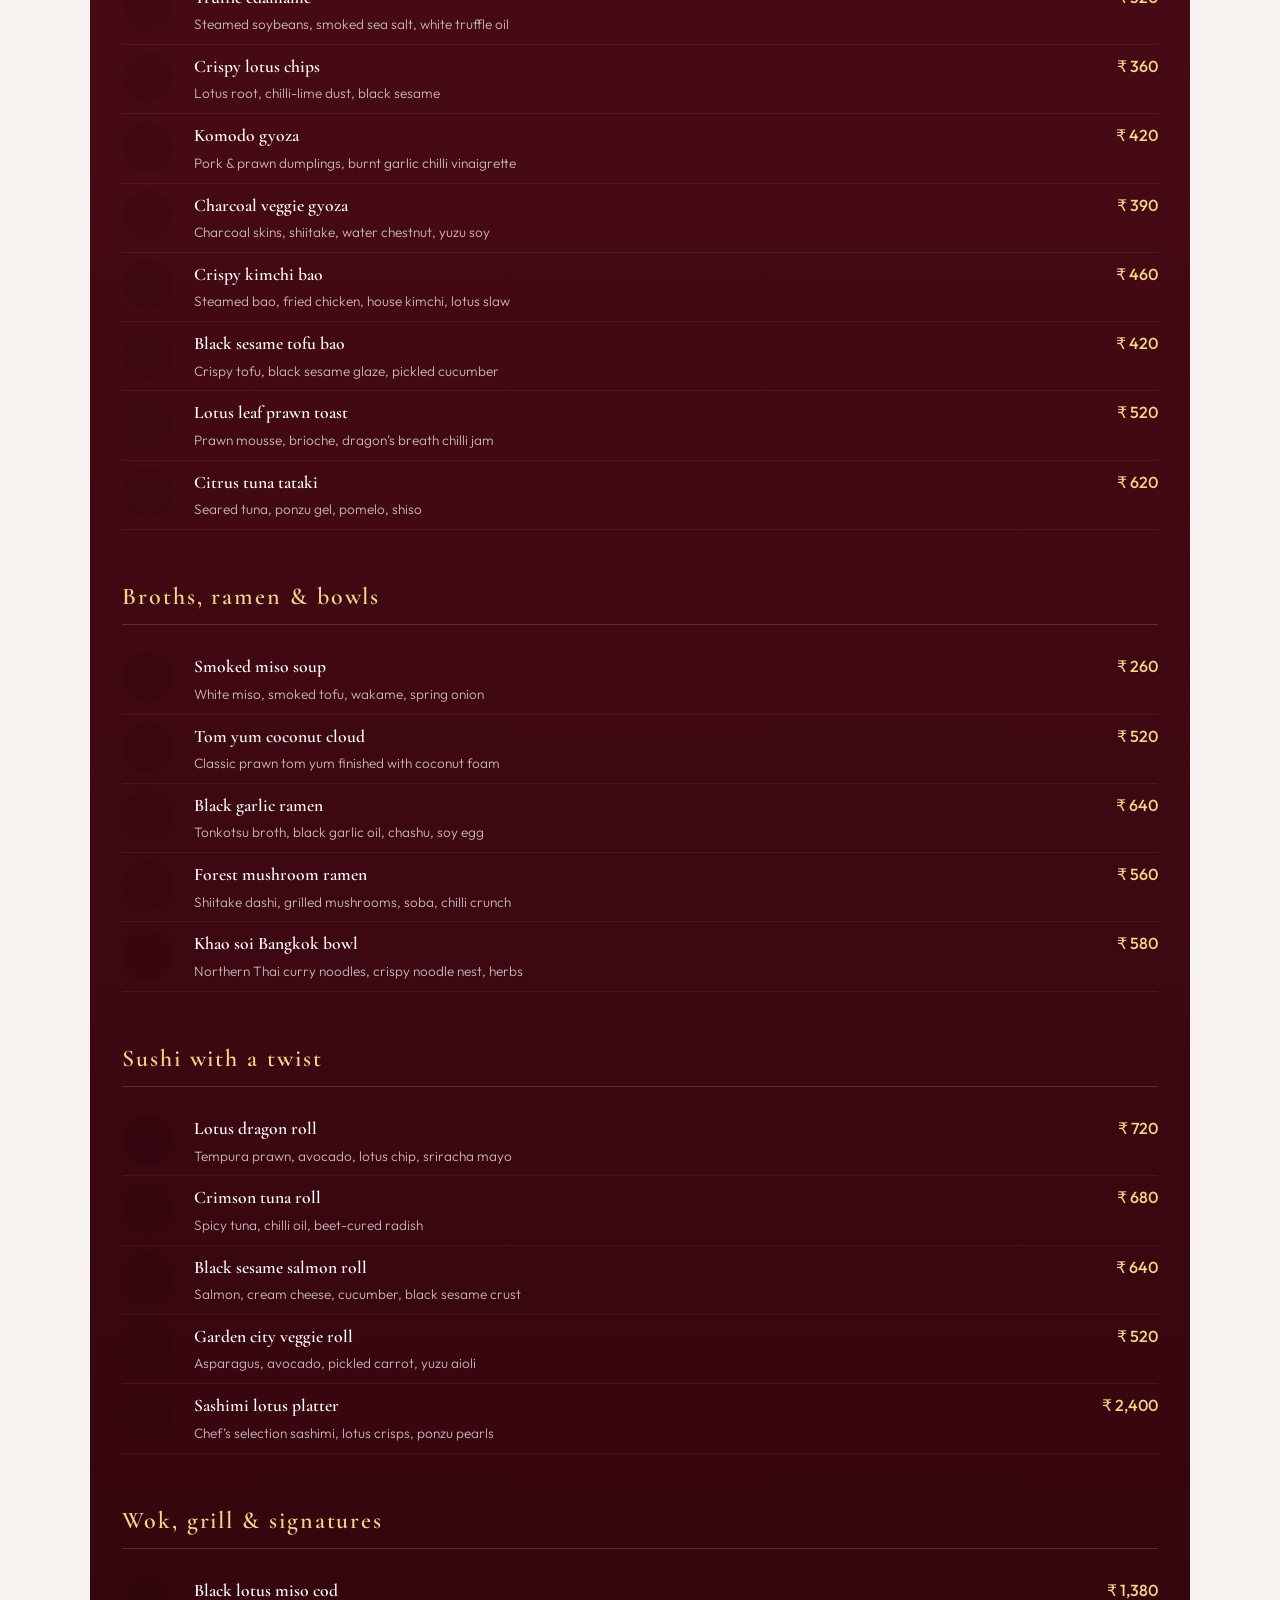
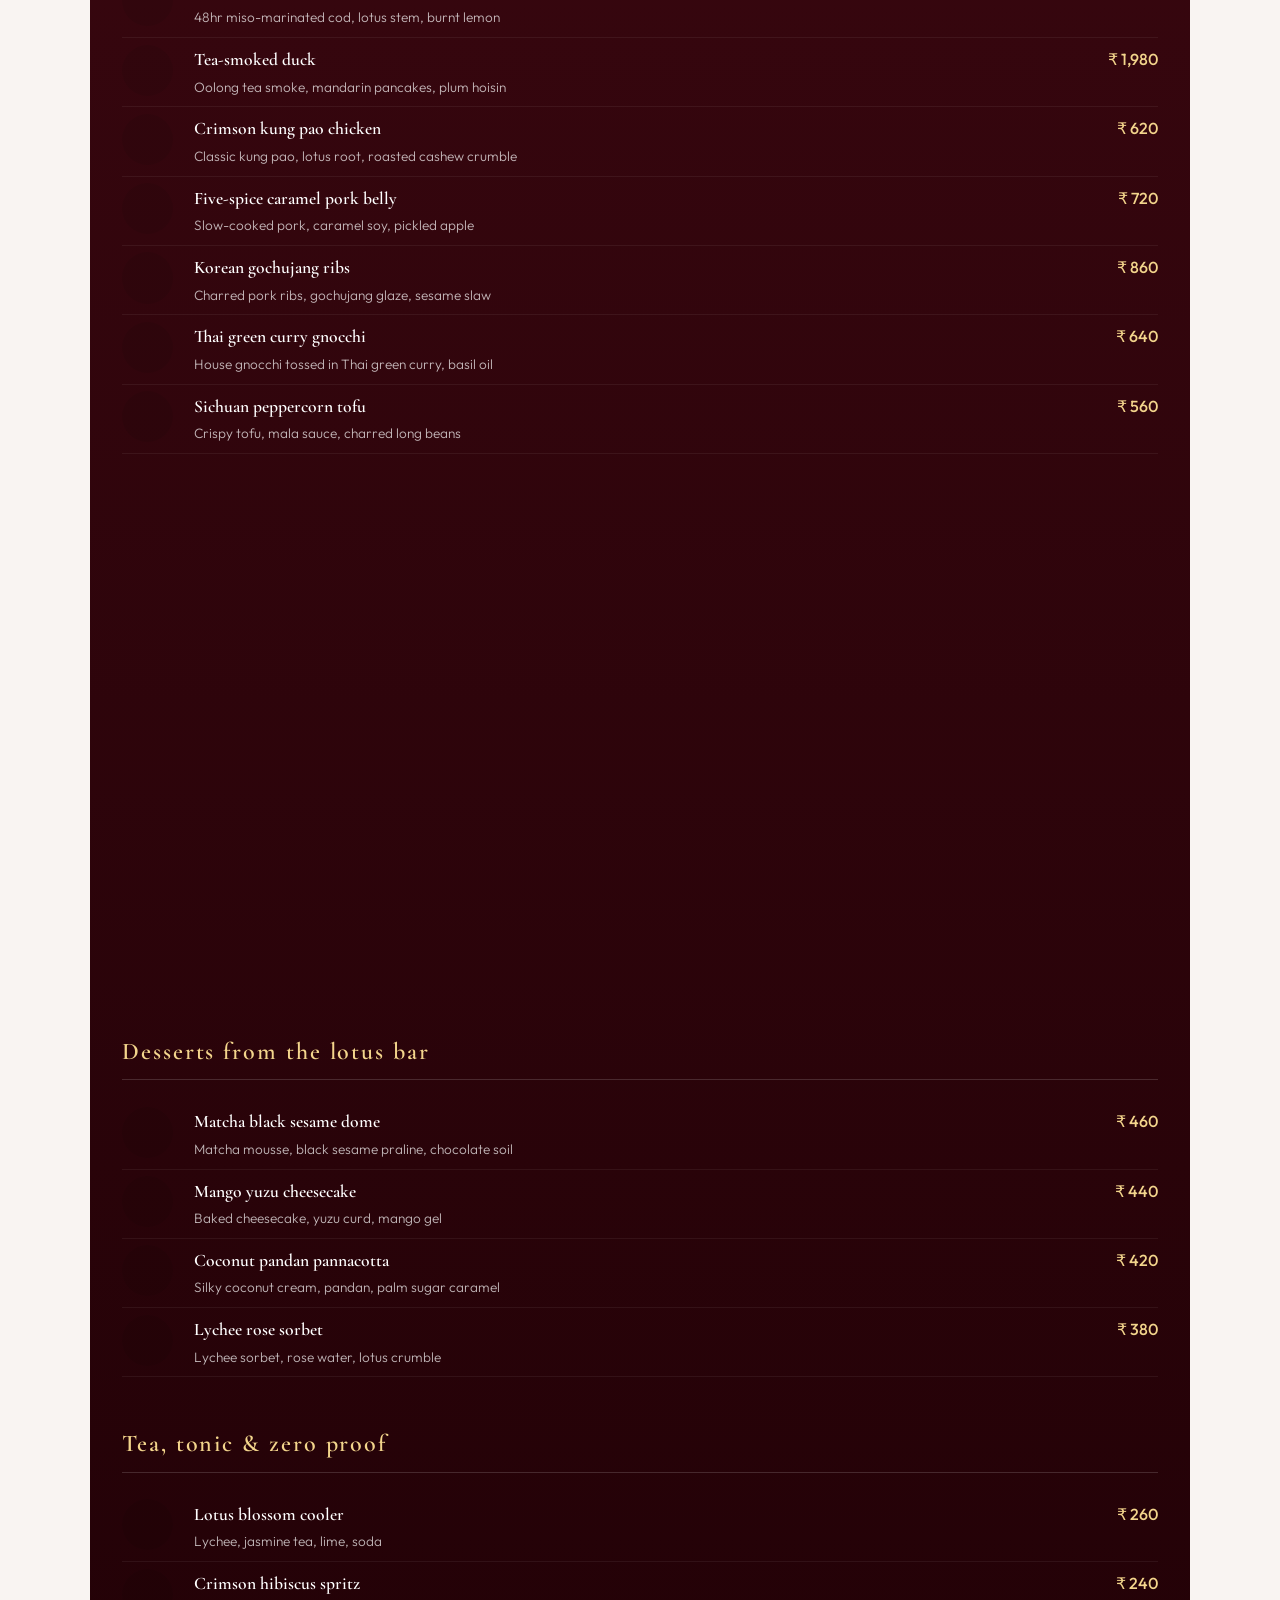
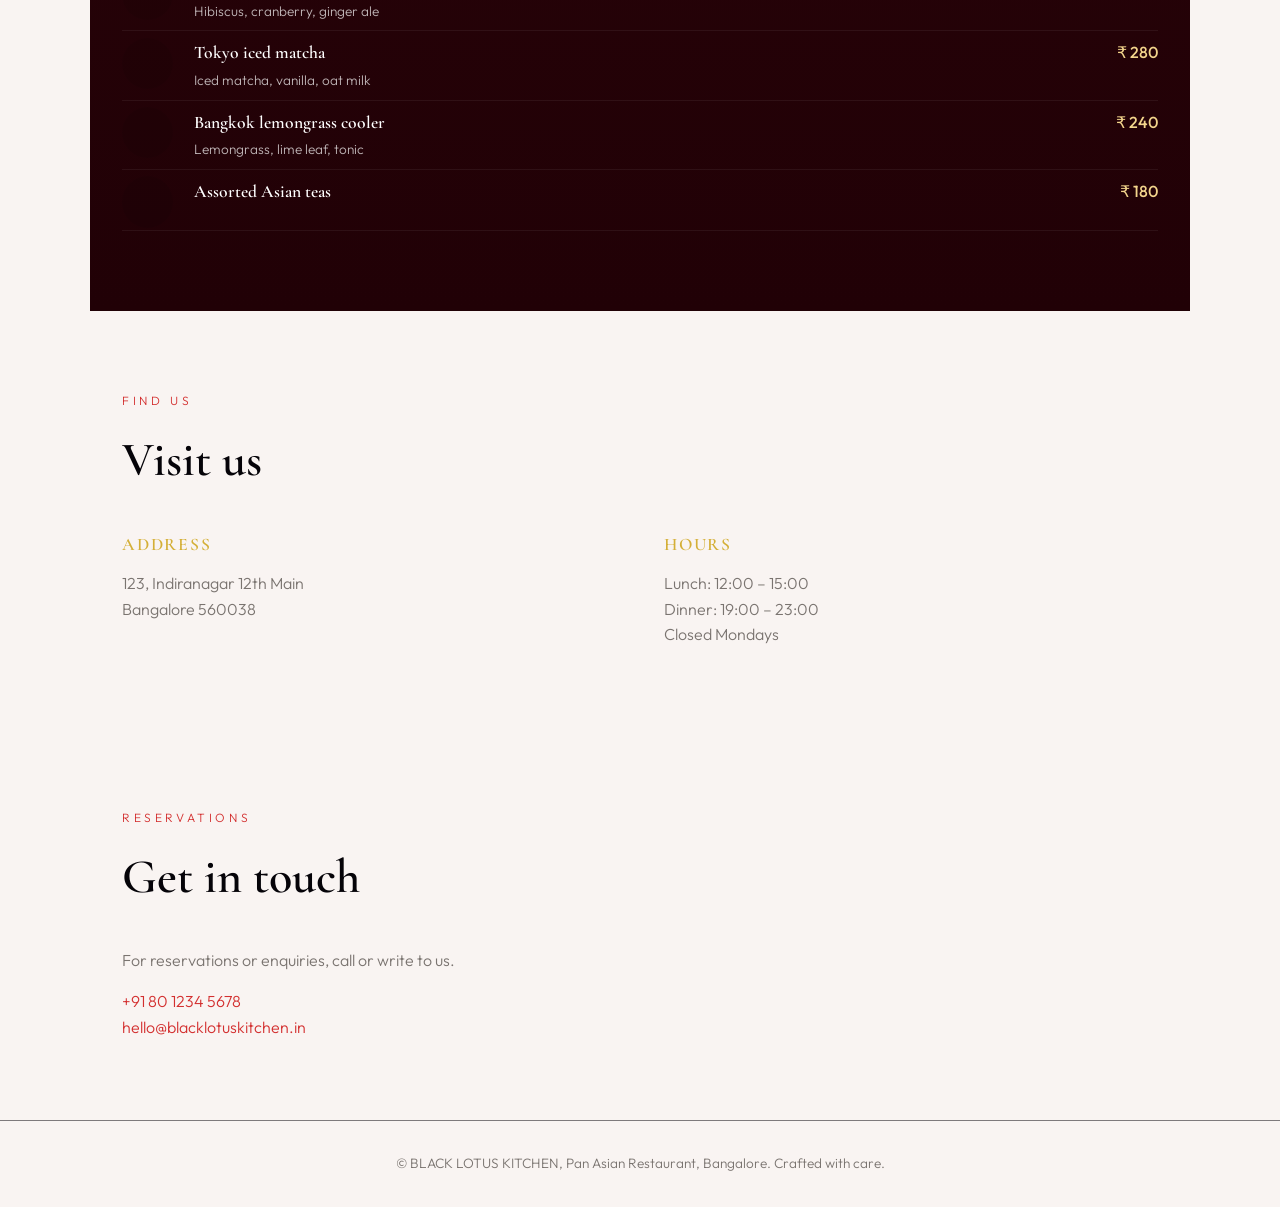
==== commit 990cce08: "google  index.html" ====
(no text change in the page or its own stylesheets)
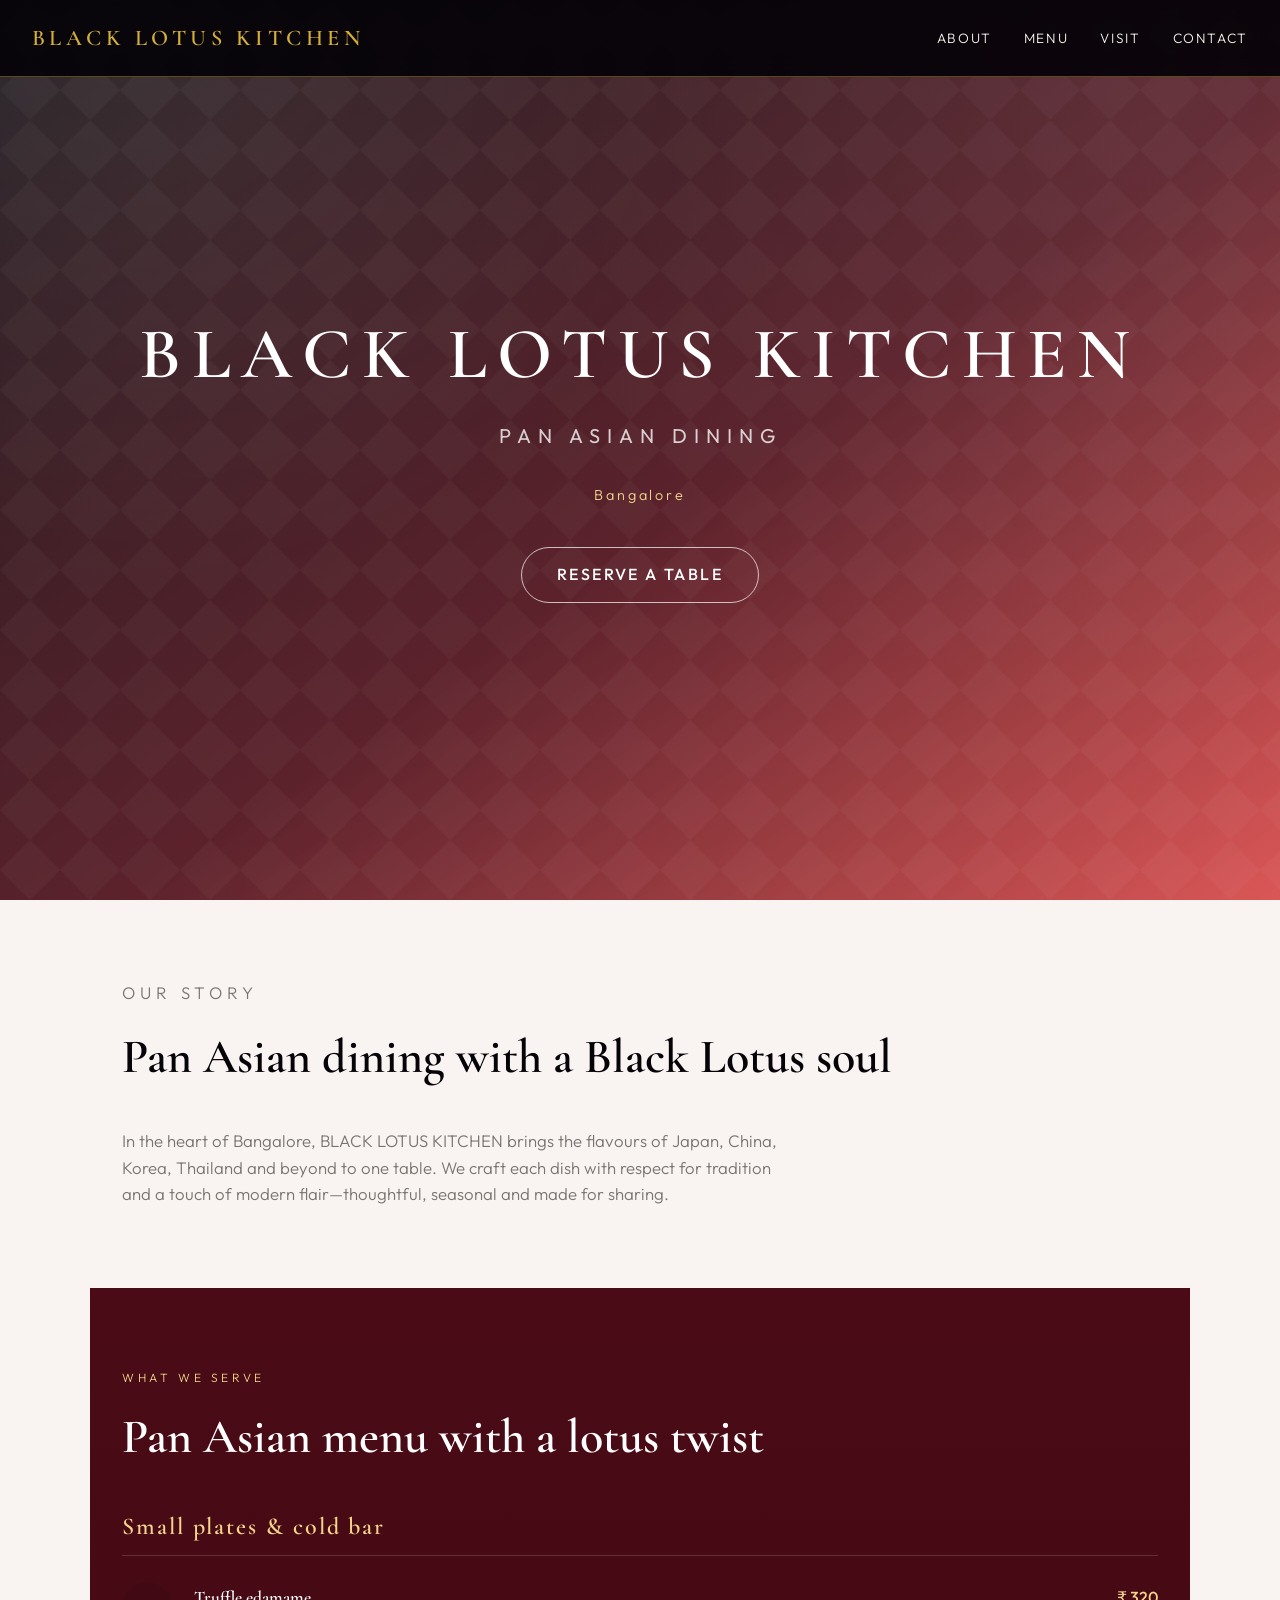
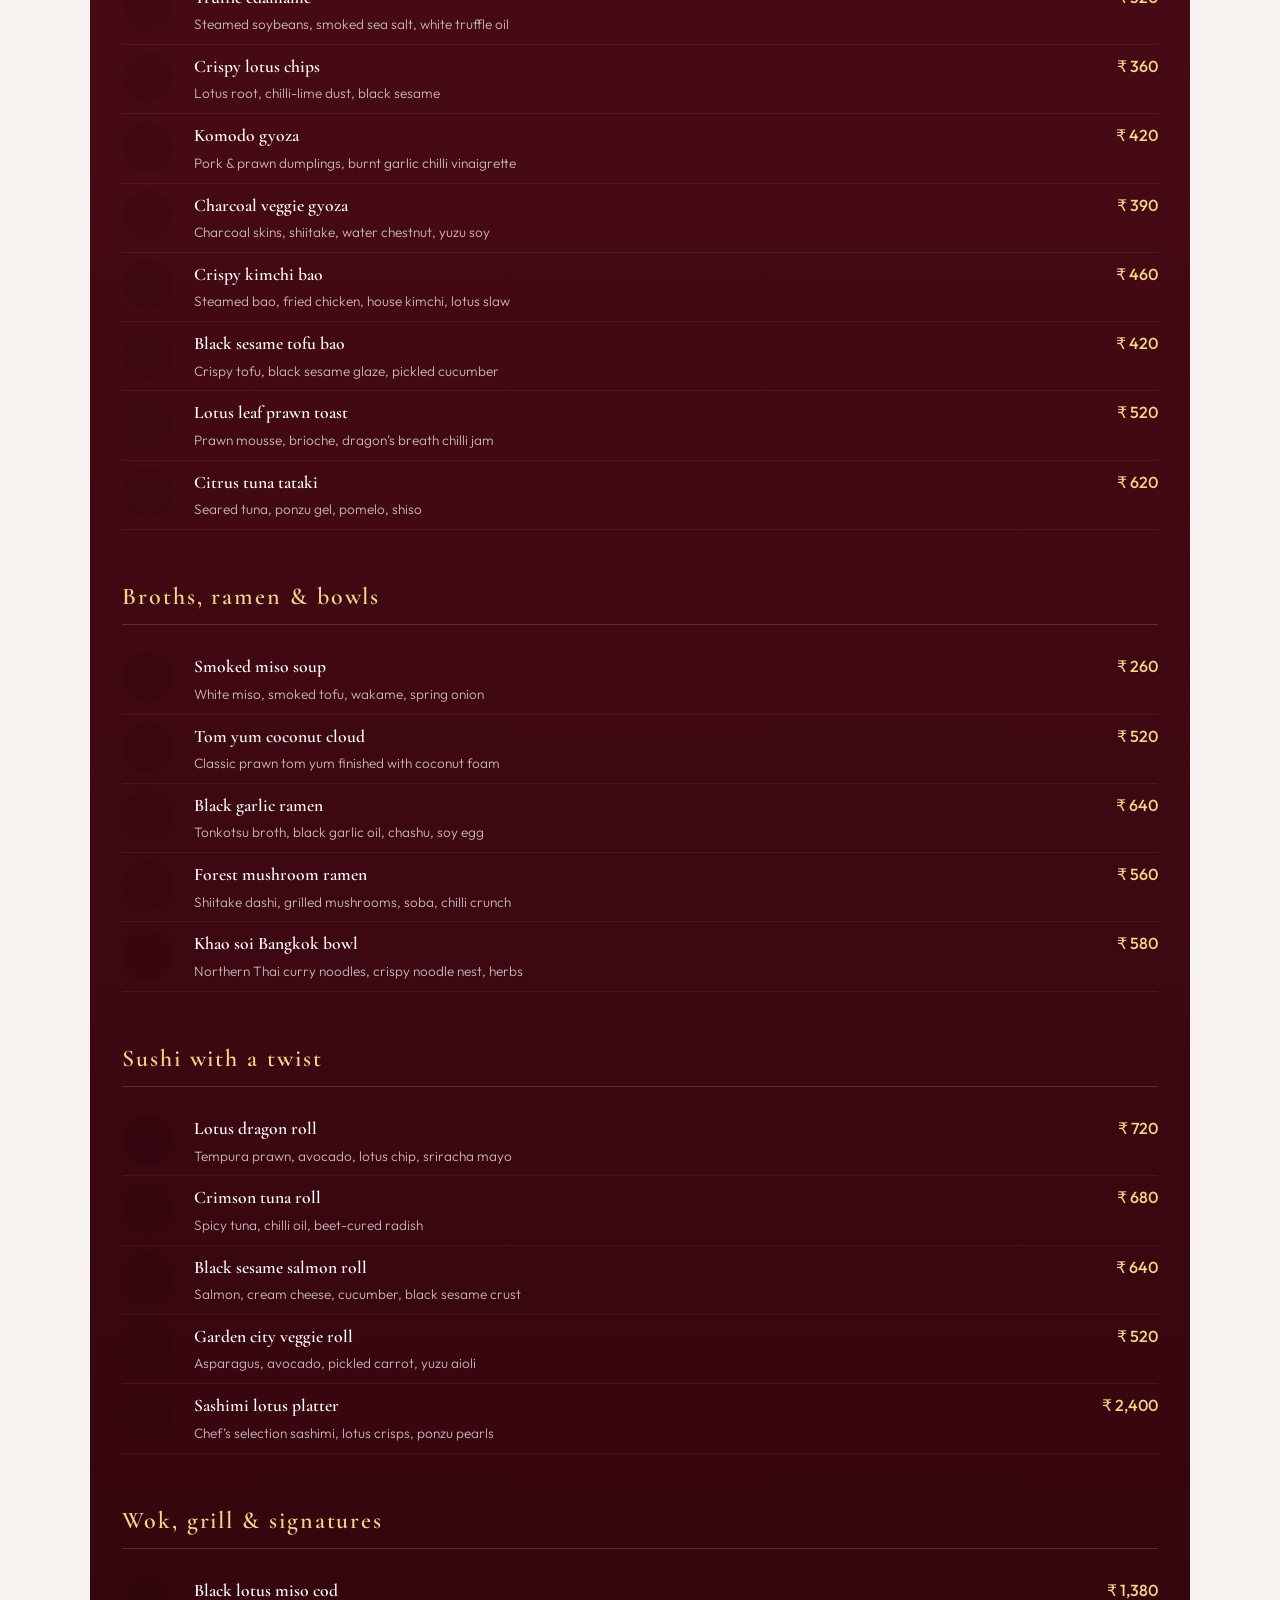
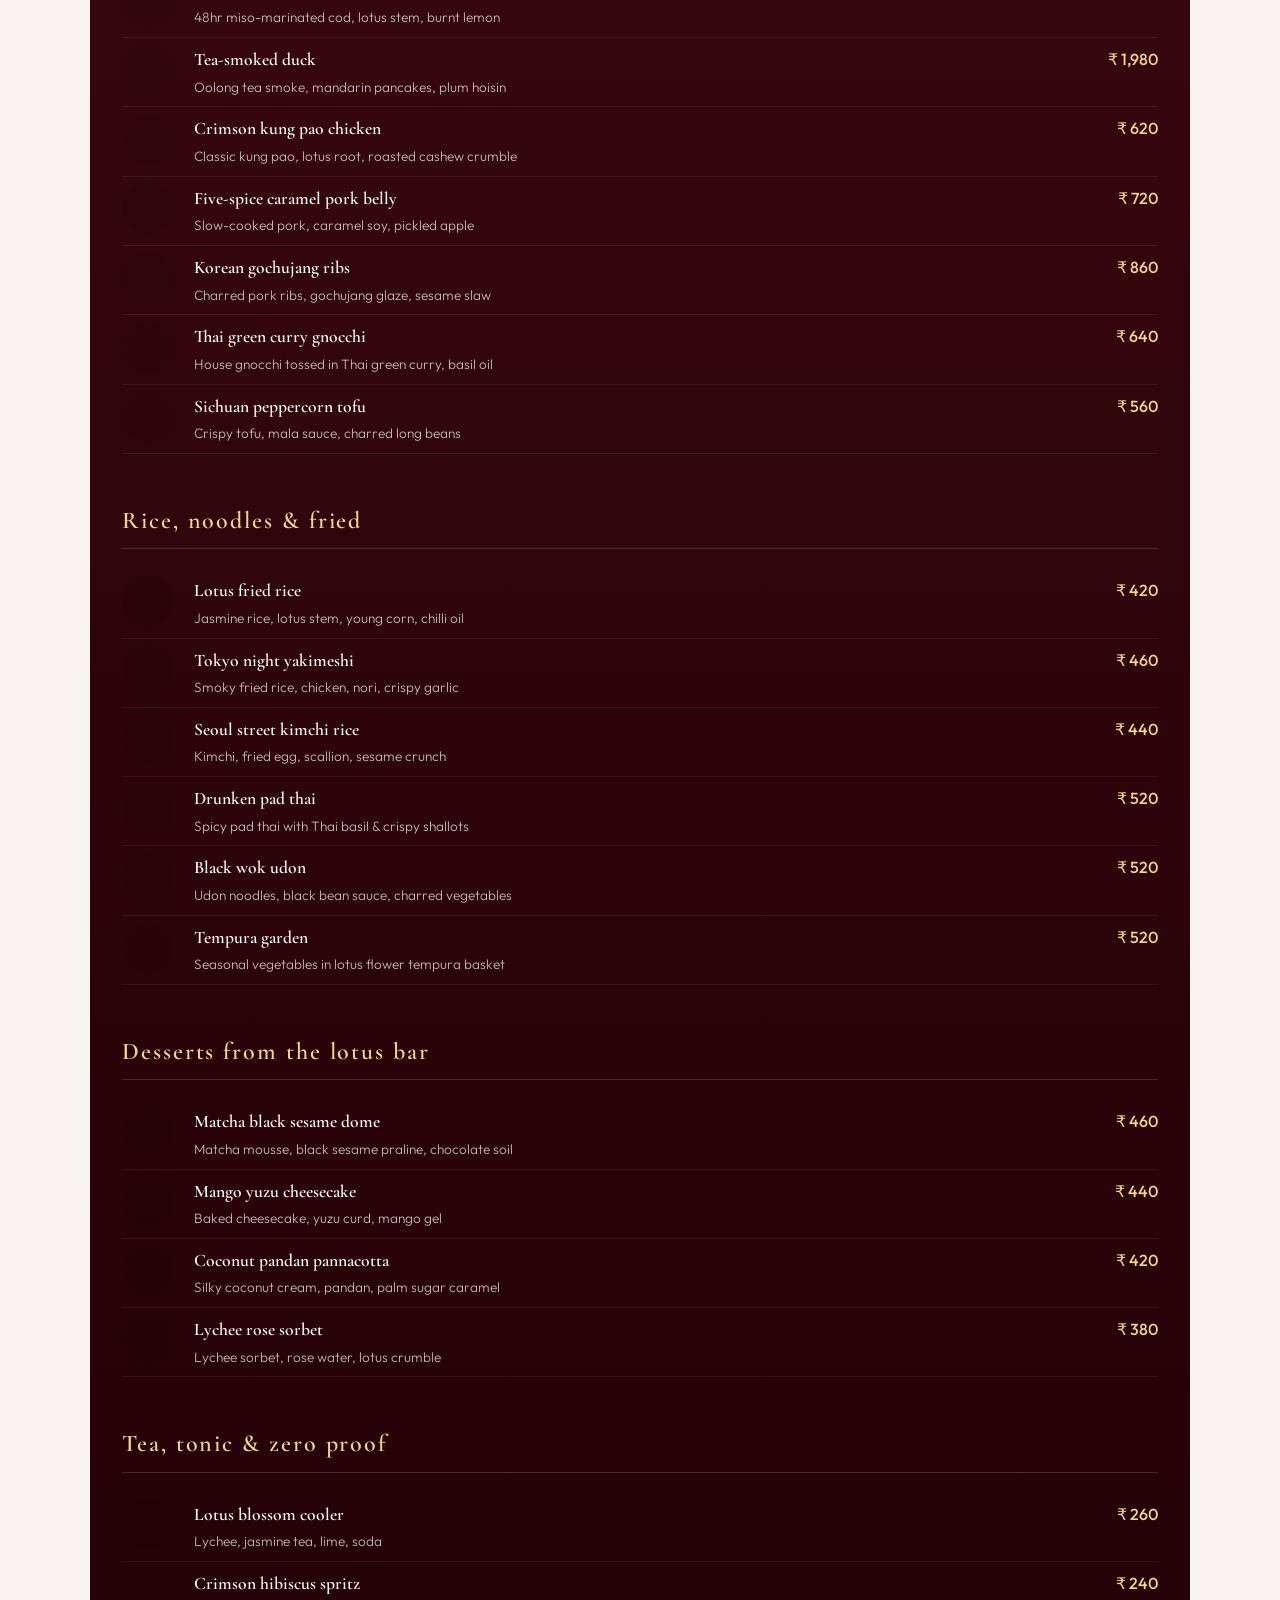
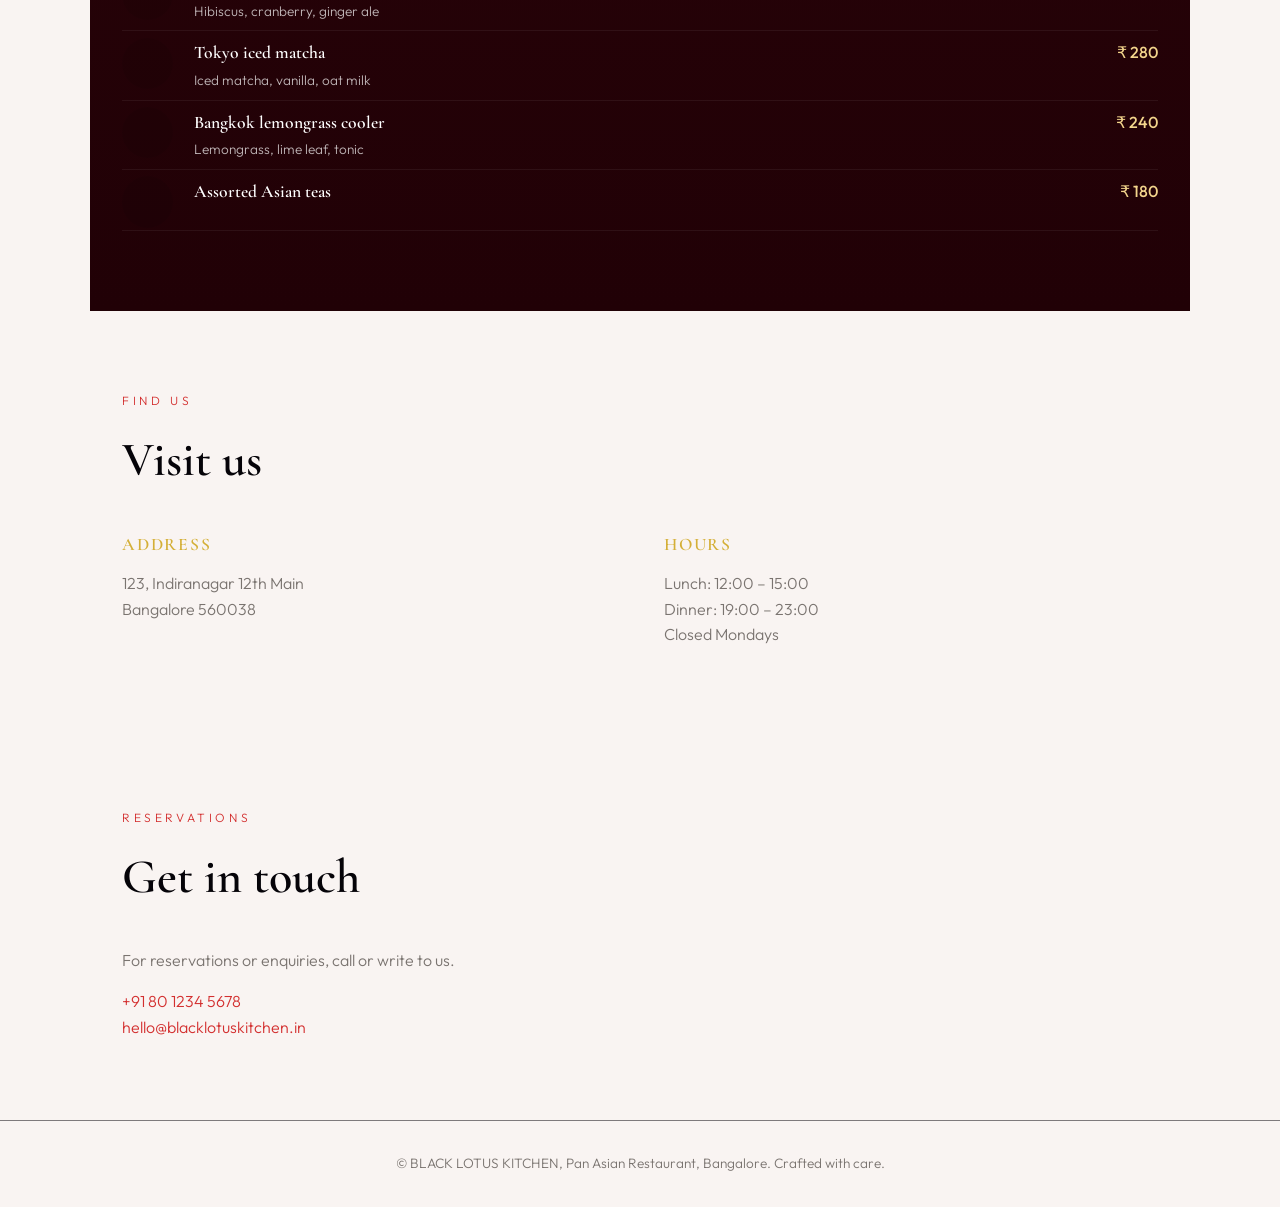
==== commit 3f2bdf68: "Update index.html" ====
--- a/index.html
+++ b/index.html
@@ -1,6 +1,7 @@
 <!DOCTYPE html>
 <html lang="en">
 <head>
+  <meta name="google-site-verification" content="AGBn1gXF3eM3qEkTDXGERN0W_GTtiS16REF2ATWyf1E" />
   <meta charset="UTF-8" />
   <meta name="viewport" content="width=device-width, initial-scale=1.0" />
   <title>BLACK LOTUS KITCHEN — Pan Asian Restaurant | Bangalore</title>
@@ -8,7 +9,6 @@
   <link rel="preconnect" href="https://fonts.gstatic.com" crossorigin />
   <link href="https://fonts.googleapis.com/css2?family=Cormorant+Garamond:ital,wght@0,400;0,600;1,400&family=Outfit:wght@300;400;500&display=swap" rel="stylesheet" />
   <link rel="stylesheet" href="style.css" />
-  <meta name="google-site-verification" content="AGBn1gXF3eM3qEkTDXGERN0W_GTtiS16REF2ATWyf1E" />
 </head>
 <body>
   <nav>
